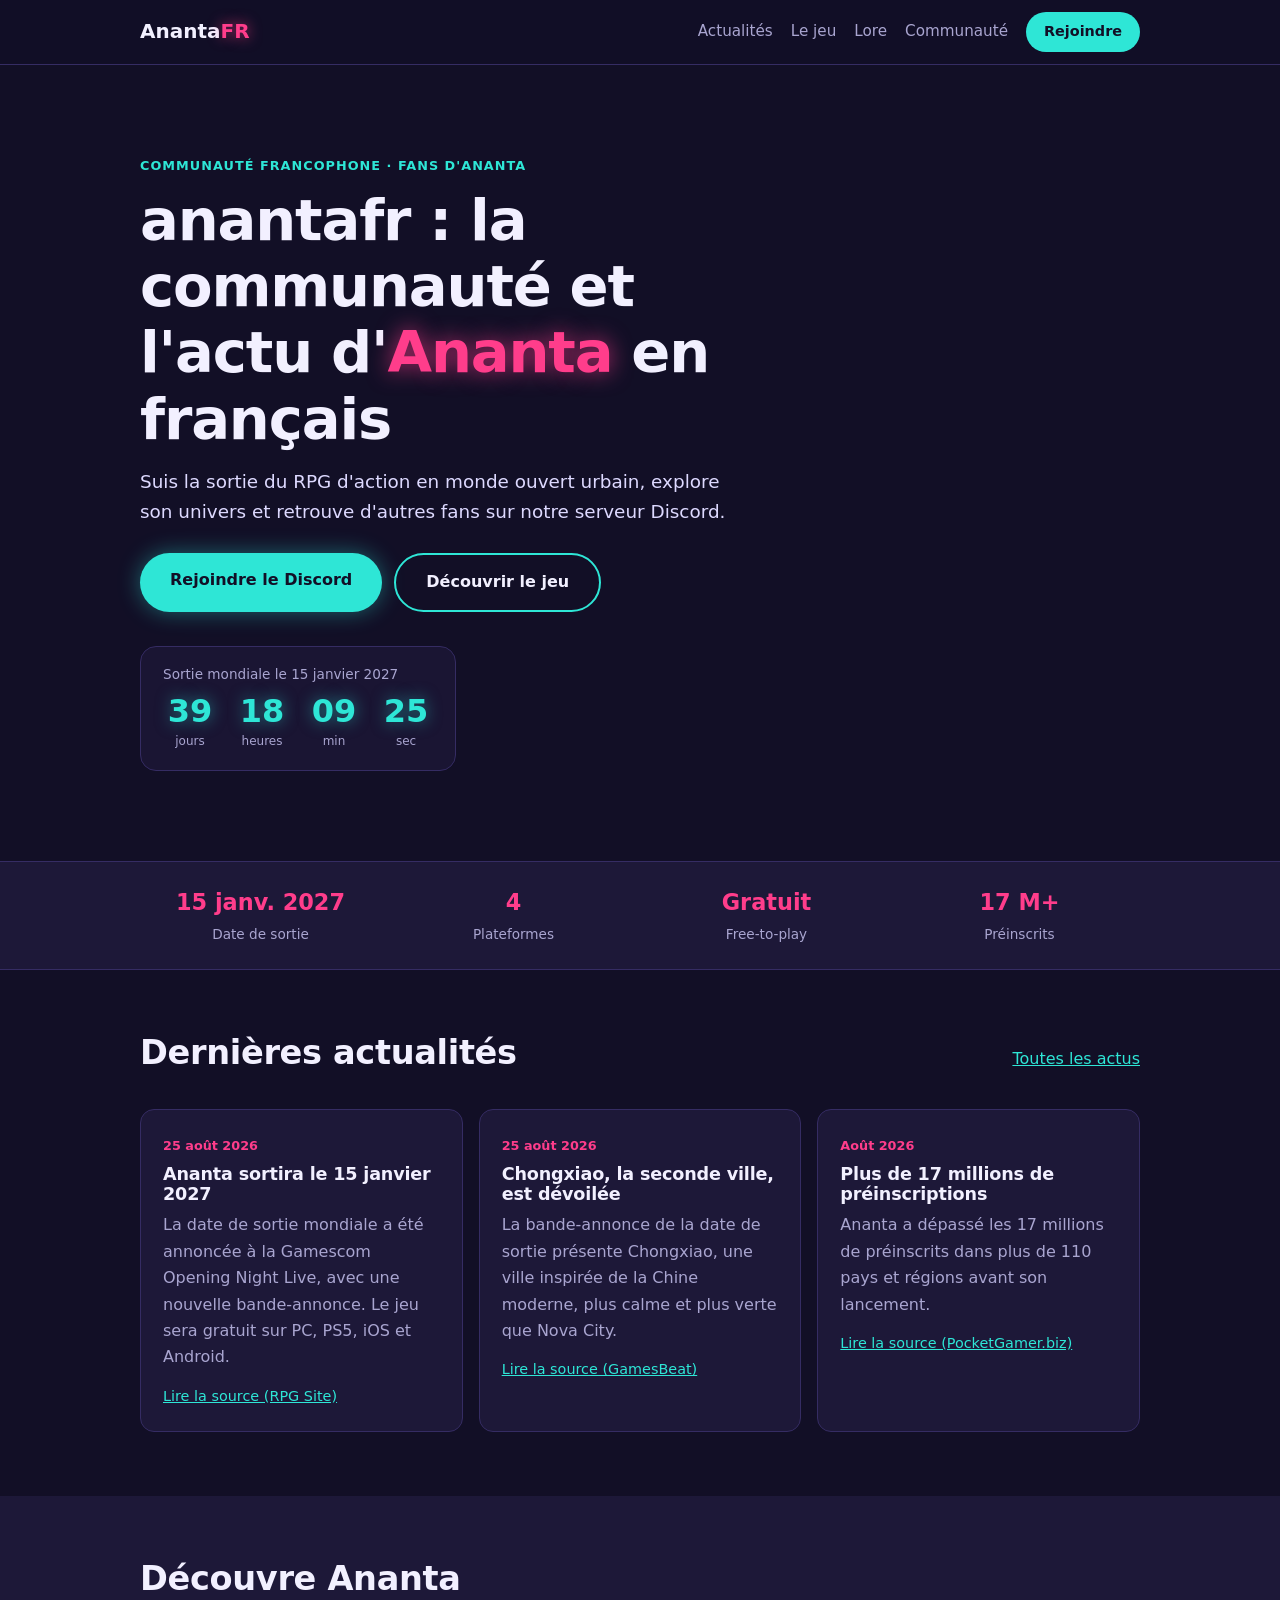
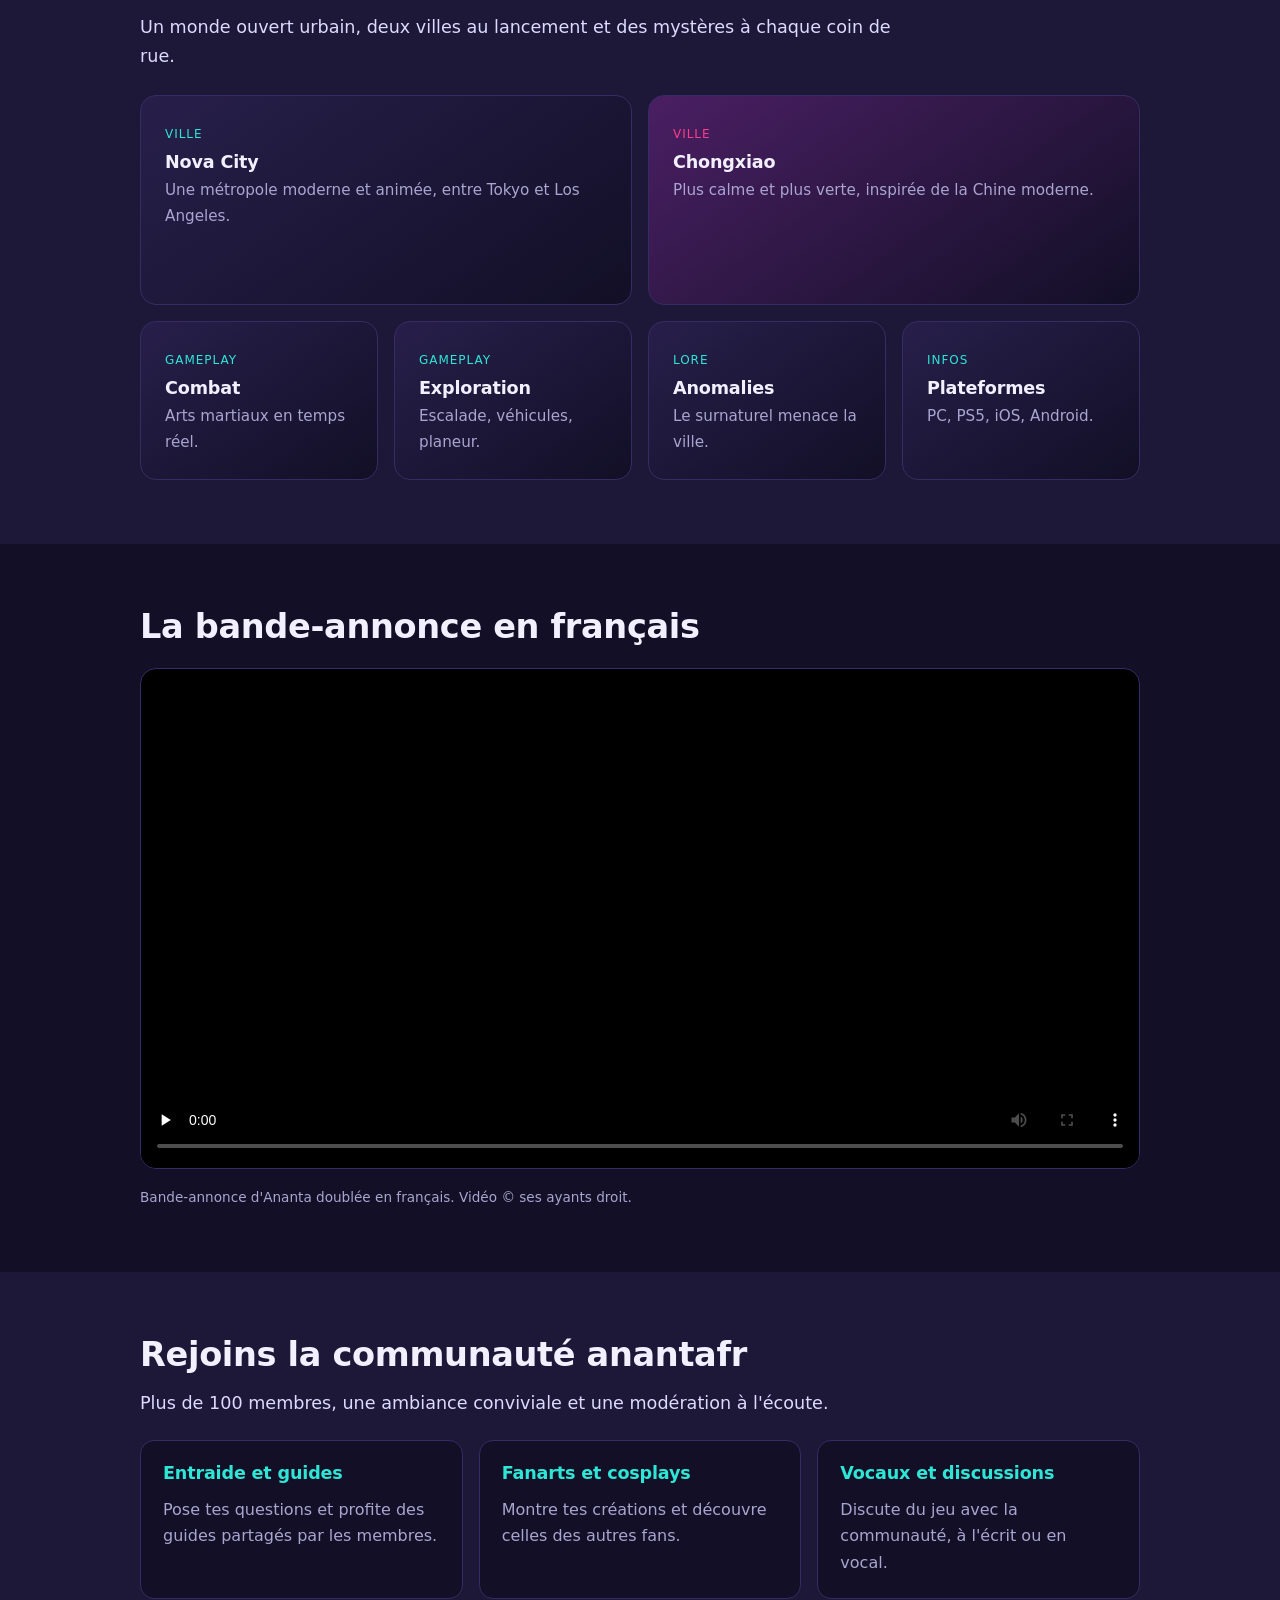
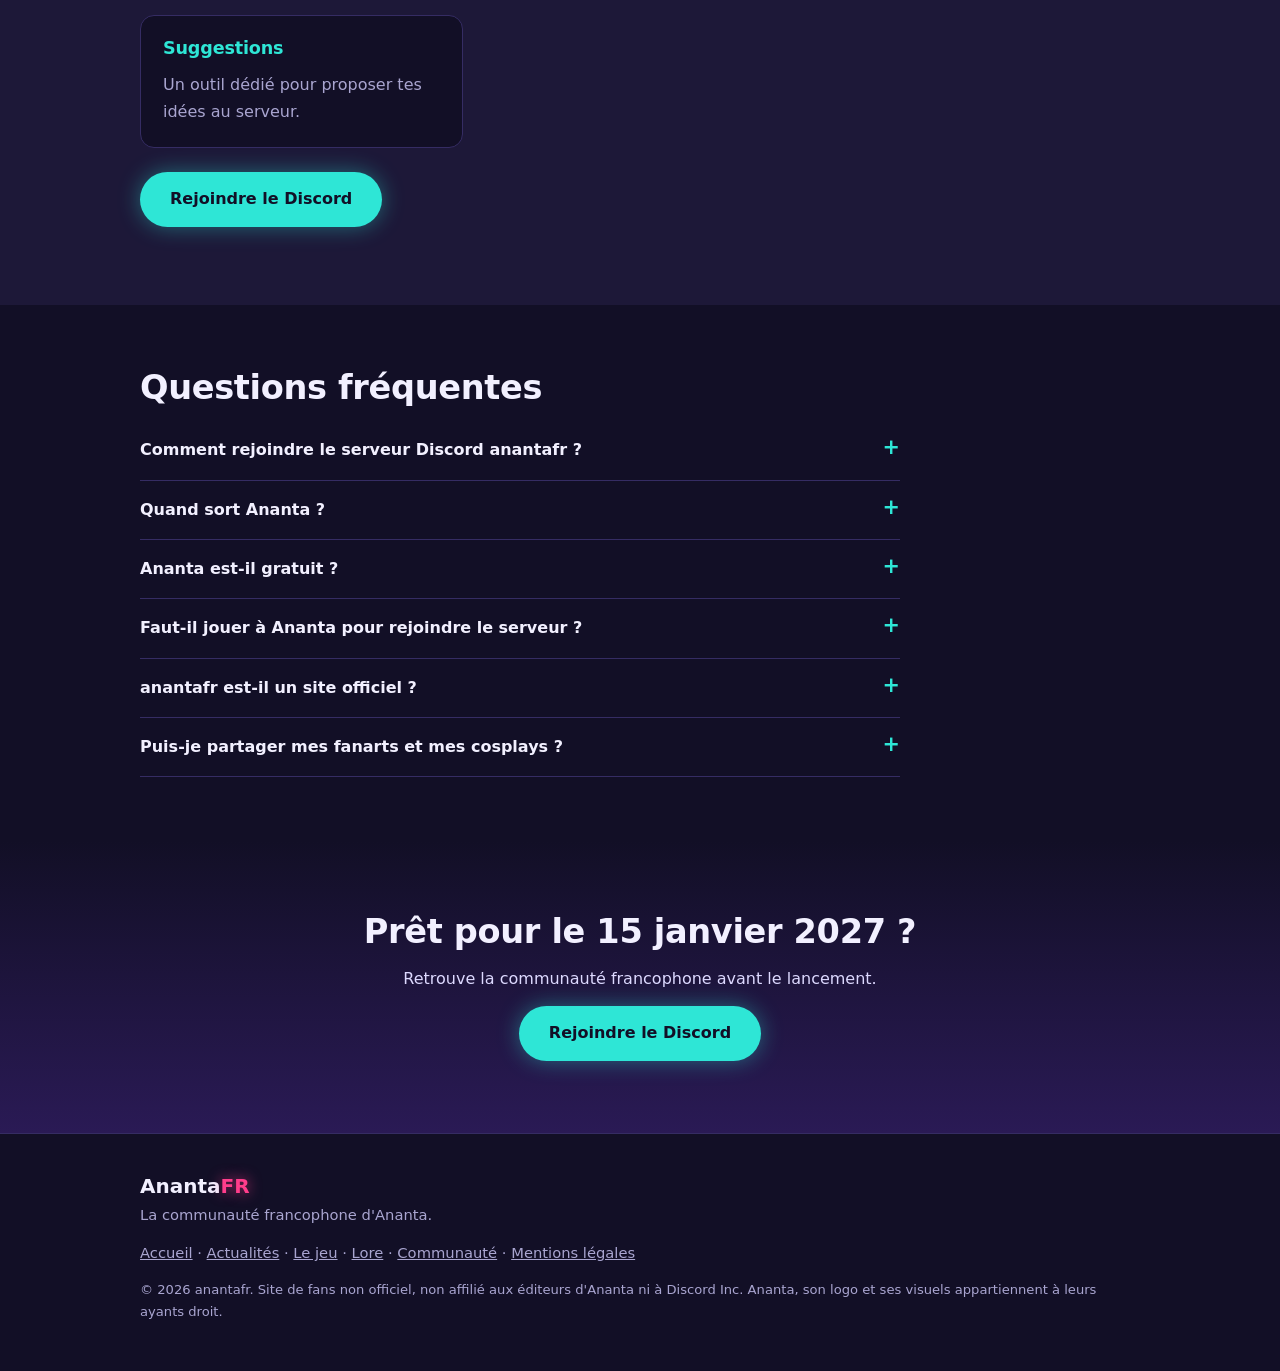
==== index.html @ a6b0f0ce "Add files via upload" ====
<!DOCTYPE html>
<html lang="fr">
<head>
<meta charset="utf-8">
<meta name="viewport" content="width=device-width, initial-scale=1">
<title>anantafr : actu et serveur Discord Ananta en français</title>
<meta name="description" content="anantafr, la communauté francophone d'Ananta : actus, univers, date de sortie le 15 janvier 2027 et serveur Discord pour échanger entre fans.">
<link rel="canonical" href="https://anantafr.github.io/">
<meta name="robots" content="index, follow">
<meta name="theme-color" content="#120f26">
<meta property="og:type" content="website">
<meta property="og:title" content="anantafr : actu et serveur Discord Ananta en français">
<meta property="og:description" content="anantafr, la communauté francophone d'Ananta : actus, univers, date de sortie le 15 janvier 2027 et serveur Discord pour échanger entre fans.">
<meta property="og:url" content="https://anantafr.github.io/">
<meta property="og:image" content="https://anantafr.github.io/assets/image-partage.jpg">
<meta property="og:locale" content="fr_FR">
<meta name="twitter:card" content="summary_large_image">
<link rel="icon" href="assets/image-partage.jpg" type="image/jpeg">
<link rel="stylesheet" href="style.css">
<script type="application/ld+json">{"@context": "https://schema.org", "@type": "WebSite", "name": "anantafr", "url": "https://anantafr.github.io/", "inLanguage": "fr", "description": "Communauté francophone et actualités du jeu Ananta."}</script>
<script type="application/ld+json">{"@context": "https://schema.org", "@type": "FAQPage", "mainEntity": [{"@type": "Question", "name": "Comment rejoindre le serveur Discord anantafr ?", "acceptedAnswer": {"@type": "Answer", "text": "Clique sur « Rejoindre le Discord » puis valide l'invitation. Il te faut un compte Discord gratuit."}}, {"@type": "Question", "name": "Quand sort Ananta ?", "acceptedAnswer": {"@type": "Answer", "text": "Ananta sort dans le monde entier le 15 janvier 2027 sur PC (client officiel et Steam), PS5, iOS et Android."}}, {"@type": "Question", "name": "Ananta est-il gratuit ?", "acceptedAnswer": {"@type": "Answer", "text": "Oui, c'est un jeu free-to-play."}}, {"@type": "Question", "name": "Faut-il jouer à Ananta pour rejoindre le serveur ?", "acceptedAnswer": {"@type": "Answer", "text": "Non. Tu peux suivre le jeu depuis les annonces ou le découvrir tout juste, tout le monde est bienvenu."}}, {"@type": "Question", "name": "anantafr est-il un site officiel ?", "acceptedAnswer": {"@type": "Answer", "text": "Non. anantafr est une communauté de fans, non affiliée aux éditeurs du jeu ni à Discord Inc."}}, {"@type": "Question", "name": "Puis-je partager mes fanarts et mes cosplays ?", "acceptedAnswer": {"@type": "Answer", "text": "Oui, des salons de partage communautaire sont dédiés aux fanarts, aux cosplays et aux guides."}}]}</script>
</head>
<body>
<a class="evitement" href="#contenu">Aller au contenu</a>
<header class="entete">
 <div class="conteneur entete-ligne">
  <a class="logo" href="index.html">Ananta<span>FR</span></a>
  <button class="burger" aria-label="Ouvrir le menu" aria-expanded="false" aria-controls="menu">Menu</button>
  <nav id="menu" aria-label="Navigation principale"><a href="actualites.html">Actualités</a><a href="le-jeu.html">Le jeu</a><a href="lore.html">Lore</a><a href="communaute.html">Communauté</a><a class="bouton bouton-petit" href="https://discord.gg/QbMDtARXmU" target="_blank" rel="noopener">Rejoindre</a></nav>
 </div>
</header>
<main id="contenu">
<section class="hero">
 <div class="conteneur hero-texte">
  <p class="surtitre">Communauté francophone · Fans d'Ananta</p>
  <h1>anantafr : la communauté et l'actu d'<em>Ananta</em> en français</h1>
  <p class="accroche">Suis la sortie du RPG d'action en monde ouvert urbain, explore son univers et retrouve d'autres fans sur notre serveur Discord.</p>
  <div class="boutons"><a class="bouton " href="https://discord.gg/QbMDtARXmU" target="_blank" rel="noopener">Rejoindre le Discord</a><a class="bouton bouton-contour" href="le-jeu.html">Découvrir le jeu</a></div>
  <div class="decompte" id="decompte" aria-live="off"><p class="decompte-titre">Sortie mondiale le 15 janvier 2027</p>
   <div class="decompte-cases"><div><b id="cd-j">--</b><span>jours</span></div><div><b id="cd-h">--</b><span>heures</span></div><div><b id="cd-m">--</b><span>min</span></div><div><b id="cd-s">--</b><span>sec</span></div></div></div>
 </div>
</section>
<section class="chiffres"><div class="conteneur chiffres-grille">
 <div><b>15 janv. 2027</b><span>Date de sortie</span></div><div><b>4</b><span>Plateformes</span></div><div><b>Gratuit</b><span>Free-to-play</span></div><div><b>17 M+</b><span>Préinscrits</span></div></div></section>
<section class="bande"><div class="conteneur">
 <div class="tete"><h2>Dernières actualités</h2><a href="actualites.html">Toutes les actus</a></div>
 <div class="grille"><article class="carte actu"><time datetime="2026-08-25">25 août 2026</time><h3>Ananta sortira le 15 janvier 2027</h3><p>La date de sortie mondiale a été annoncée à la Gamescom Opening Night Live, avec une nouvelle bande-annonce. Le jeu sera gratuit sur PC, PS5, iOS et Android.</p><a href="https://www.rpgsite.net/news/21186-ananta-launches-on-january-15-2027-for-ps5-pc-mobile" target="_blank" rel="noopener">Lire la source (RPG Site)</a></article><article class="carte actu"><time datetime="2026-08-25">25 août 2026</time><h3>Chongxiao, la seconde ville, est dévoilée</h3><p>La bande-annonce de la date de sortie présente Chongxiao, une ville inspirée de la Chine moderne, plus calme et plus verte que Nova City.</p><a href="https://gamesbeat.com/ananta-launches-in-2027-with-china-inspired-open-world-modern-city-chongxiao/" target="_blank" rel="noopener">Lire la source (GamesBeat)</a></article><article class="carte actu"><time datetime="2026-08">Août 2026</time><h3>Plus de 17 millions de préinscriptions</h3><p>Ananta a dépassé les 17 millions de préinscrits dans plus de 110 pays et régions avant son lancement.</p><a href="https://www.pocketgamer.biz/ananta-sets-january-2027-launch-date-as-pre-registration-passes-17m/" target="_blank" rel="noopener">Lire la source (PocketGamer.biz)</a></article></div></div></section>
<section class="bande bande-claire"><div class="conteneur">
 <h2>Découvre Ananta</h2><p class="intro">Un monde ouvert urbain, deux villes au lancement et des mystères à chaque coin de rue.</p>
 <div class="bento">
  <a class="tuile t-grande" href="lore.html#nova-city"><span>Ville</span><h3>Nova City</h3><p>Une métropole moderne et animée, entre Tokyo et Los Angeles.</p></a>
  <a class="tuile t-grande t-rose" href="lore.html#chongxiao"><span>Ville</span><h3>Chongxiao</h3><p>Plus calme et plus verte, inspirée de la Chine moderne.</p></a>
  <a class="tuile" href="le-jeu.html#combat"><span>Gameplay</span><h3>Combat</h3><p>Arts martiaux en temps réel.</p></a>
  <a class="tuile" href="le-jeu.html#exploration"><span>Gameplay</span><h3>Exploration</h3><p>Escalade, véhicules, planeur.</p></a>
  <a class="tuile" href="lore.html#anomalies"><span>Lore</span><h3>Anomalies</h3><p>Le surnaturel menace la ville.</p></a>
  <a class="tuile" href="le-jeu.html#plateformes"><span>Infos</span><h3>Plateformes</h3><p>PC, PS5, iOS, Android.</p></a>
 </div></div></section>
<section class="bande"><div class="conteneur"><h2>La bande-annonce en français</h2><figure class="video"><video controls preload="none" poster="assets/poster-video.jpg" playsinline><source src="assets/bande-annonce.mp4" type="video/mp4">Ton navigateur ne peut pas lire cette vidéo.</video><figcaption>Bande-annonce d'Ananta doublée en français. Vidéo © ses ayants droit.</figcaption></figure></div></section>
<section class="bande bande-claire"><div class="conteneur">
 <h2>Rejoins la communauté anantafr</h2>
 <p class="intro">Plus de 100 membres, une ambiance conviviale et une modération à l'écoute.</p>
 <div class="grille">
  <article class="carte"><h3>Entraide et guides</h3><p>Pose tes questions et profite des guides partagés par les membres.</p></article>
  <article class="carte"><h3>Fanarts et cosplays</h3><p>Montre tes créations et découvre celles des autres fans.</p></article>
  <article class="carte"><h3>Vocaux et discussions</h3><p>Discute du jeu avec la communauté, à l'écrit ou en vocal.</p></article>
  <article class="carte"><h3>Suggestions</h3><p>Un outil dédié pour proposer tes idées au serveur.</p></article>
 </div><p style="margin-top:24px"><a class="bouton " href="https://discord.gg/QbMDtARXmU" target="_blank" rel="noopener">Rejoindre le Discord</a></p></div></section>
<section class="bande"><div class="conteneur"><h2>Questions fréquentes</h2><details><summary>Comment rejoindre le serveur Discord anantafr ?</summary><p>Clique sur « Rejoindre le Discord » puis valide l'invitation. Il te faut un compte Discord gratuit.</p></details><details><summary>Quand sort Ananta ?</summary><p>Ananta sort dans le monde entier le 15 janvier 2027 sur PC (client officiel et Steam), PS5, iOS et Android.</p></details><details><summary>Ananta est-il gratuit ?</summary><p>Oui, c'est un jeu free-to-play.</p></details><details><summary>Faut-il jouer à Ananta pour rejoindre le serveur ?</summary><p>Non. Tu peux suivre le jeu depuis les annonces ou le découvrir tout juste, tout le monde est bienvenu.</p></details><details><summary>anantafr est-il un site officiel ?</summary><p>Non. anantafr est une communauté de fans, non affiliée aux éditeurs du jeu ni à Discord Inc.</p></details><details><summary>Puis-je partager mes fanarts et mes cosplays ?</summary><p>Oui, des salons de partage communautaire sont dédiés aux fanarts, aux cosplays et aux guides.</p></details></div></section>
<section class="final"><div class="conteneur"><h2>Prêt pour le 15 janvier 2027 ?</h2><p>Retrouve la communauté francophone avant le lancement.</p><a class="bouton " href="https://discord.gg/QbMDtARXmU" target="_blank" rel="noopener">Rejoindre le Discord</a></div></section>
</main>
<footer class="pied">
 <div class="conteneur pied-grille">
  <div><strong class="logo">Ananta<span>FR</span></strong><p>La communauté francophone d'Ananta.</p></div>
  <div><a href="index.html">Accueil</a> · <a href="actualites.html">Actualités</a> · <a href="le-jeu.html">Le jeu</a> · <a href="lore.html">Lore</a> · <a href="communaute.html">Communauté</a> · <a href="mentions-legales.html">Mentions légales</a></div>
  <p class="petit">© 2026 anantafr. Site de fans non officiel, non affilié aux éditeurs d'Ananta ni à Discord Inc. Ananta, son logo et ses visuels appartiennent à leurs ayants droit.</p>
 </div>
</footer>
<script src="script.js" defer></script>
</body>
</html>
---- style.css ----
:root{--nuit:#120f26;--surface:#1d1838;--surface2:#271f4a;--texte:#f2f0ff;--discret:#a9a5d0;--cyan:#2ee6d6;--rose:#ff3d8b;--trait:#352c63}
*{box-sizing:border-box}html{scroll-behavior:smooth}
body{margin:0;background:var(--nuit);color:var(--texte);font-family:"Segoe UI",system-ui,-apple-system,Helvetica,Arial,sans-serif;line-height:1.65}
.conteneur{max-width:1040px;margin:0 auto;padding:0 20px}
a{color:var(--cyan)}a:focus-visible,summary:focus-visible,button:focus-visible{outline:3px solid var(--cyan);outline-offset:3px}
img,video{max-width:100%;height:auto}
.evitement{position:absolute;left:-999px;top:8px;background:var(--cyan);color:var(--nuit);padding:8px 14px;border-radius:6px;z-index:20}.evitement:focus{left:8px}
h1,h2,h3{line-height:1.15;letter-spacing:-.01em;margin:0 0 14px}
h1{font-size:clamp(2.1rem,6vw,3.6rem);letter-spacing:-.02em}h2{font-size:clamp(1.5rem,4vw,2.1rem)}h3{font-size:1.1rem;color:var(--cyan)}
h1 em{font-style:normal;color:var(--rose);text-shadow:0 0 22px rgba(255,61,139,.7)}
p{max-width:68ch;margin:0 0 14px}.intro{color:#ddd9ff;font-size:1.1rem}.note{color:var(--discret);font-size:.92rem}
/* En-tête */
.entete{position:sticky;top:0;z-index:10;background:rgba(18,15,38,.92);backdrop-filter:blur(8px);border-bottom:1px solid var(--trait)}
.entete-ligne{display:flex;justify-content:space-between;align-items:center;gap:12px;padding-top:12px;padding-bottom:12px}
.logo{font-weight:800;font-size:1.25rem;text-decoration:none;color:var(--texte)}.logo span{color:var(--rose);text-shadow:0 0 14px rgba(255,61,139,.7)}
nav{display:flex;align-items:center;gap:18px}nav a{text-decoration:none;color:var(--discret);font-size:.95rem}nav a:hover,nav a[aria-current]{color:var(--cyan)}
.burger{display:none;background:var(--surface);color:var(--texte);border:1px solid var(--trait);border-radius:8px;padding:8px 14px;font:inherit;cursor:pointer}
/* Boutons */
.bouton{display:inline-block;background:var(--cyan);color:var(--nuit)!important;font-weight:800;text-decoration:none;padding:14px 30px;border-radius:999px;box-shadow:0 0 22px rgba(46,230,214,.4);transition:box-shadow .15s,transform .15s}
.bouton:hover{box-shadow:0 0 34px rgba(46,230,214,.75);transform:translateY(-1px)}
.bouton-petit{padding:8px 18px;font-size:.9rem;box-shadow:none}
.bouton-contour{background:transparent;color:var(--texte)!important;border:2px solid var(--cyan);box-shadow:none}
.boutons{display:flex;gap:12px;flex-wrap:wrap}
/* Hero */
.hero{min-height:620px;display:flex;align-items:center;padding:90px 0;background:linear-gradient(90deg,rgba(18,15,38,.94) 0%,rgba(18,15,38,.72) 50%,rgba(18,15,38,.2) 100%),url("assets/hero.jpg") center 30%/cover no-repeat,var(--nuit)}
.hero-texte{width:100%}.hero h1{max-width:16ch}.surtitre{color:var(--cyan);font-weight:700;letter-spacing:.08em;text-transform:uppercase;font-size:.8rem;margin-bottom:12px}
.accroche{font-size:1.15rem;color:#ddd9ff;max-width:52ch;margin-bottom:26px}
.decompte{margin-top:34px;display:inline-block;background:rgba(29,24,56,.82);border:1px solid var(--trait);border-radius:16px;padding:16px 22px;backdrop-filter:blur(6px)}
.decompte-titre{margin:0 0 10px;font-size:.85rem;color:var(--discret)}
.decompte-cases{display:flex;gap:18px}.decompte-cases div{text-align:center;min-width:54px}
.decompte-cases b{display:block;font-size:2rem;line-height:1;color:var(--cyan);text-shadow:0 0 16px rgba(46,230,214,.5)}.decompte-cases span{font-size:.75rem;color:var(--discret)}
/* Chiffres */
.chiffres{background:var(--surface);border-block:1px solid var(--trait)}
.chiffres-grille{display:grid;grid-template-columns:repeat(auto-fit,minmax(150px,1fr));gap:12px;padding-top:22px;padding-bottom:22px;text-align:center}
.chiffres b{display:block;font-size:1.4rem;color:var(--rose)}.chiffres span{font-size:.85rem;color:var(--discret)}
/* Sections */
.bande{padding:64px 0}.bande-claire{background:var(--surface)}
.tete{display:flex;justify-content:space-between;align-items:baseline;gap:12px}
.grille{display:grid;grid-template-columns:repeat(auto-fit,minmax(240px,1fr));gap:16px;margin-top:22px}
.carte{background:var(--surface);border:1px solid var(--trait);border-radius:14px;padding:22px}
.bande-claire .carte{background:var(--nuit)}.carte p{margin:0;color:var(--discret)}
.actu time{font-size:.8rem;color:var(--rose);font-weight:700}.actu h3{margin:6px 0 8px;color:var(--texte)}.actu p{margin-bottom:12px}.actu a{font-size:.9rem}
/* Bento */
.bento{display:grid;grid-template-columns:repeat(4,1fr);gap:16px;margin-top:24px}
.tuile{display:block;text-decoration:none;color:var(--texte);background:linear-gradient(145deg,var(--surface2),var(--nuit));border:1px solid var(--trait);border-radius:16px;padding:24px;min-height:150px;transition:transform .15s,border-color .15s}
.tuile:hover{transform:translateY(-3px);border-color:var(--cyan)}
.tuile span{font-size:.75rem;text-transform:uppercase;letter-spacing:.08em;color:var(--cyan)}.tuile h3{color:var(--texte);margin:6px 0}.tuile p{margin:0;color:var(--discret);font-size:.95rem}
.t-grande{grid-column:span 2;min-height:210px}.t-rose{background:linear-gradient(145deg,#4a1f63,var(--nuit))}.t-rose span{color:var(--rose)}
/* Vidéo, fiche */
.video{margin:22px 0 0}.video video{width:100%;border-radius:16px;border:1px solid var(--trait);background:#000}.video figcaption{font-size:.85rem;color:var(--discret);margin-top:8px}
.fiche{display:grid;grid-template-columns:repeat(auto-fit,minmax(200px,1fr));gap:12px;margin-top:18px}
.fiche div{background:var(--surface);border:1px solid var(--trait);border-radius:12px;padding:14px 18px}.fiche span{display:block;font-size:.78rem;color:var(--discret)}
/* Pages internes */
.entete-page{padding:64px 0 44px;background:linear-gradient(180deg,#2a1a55,var(--nuit))}.entete-page h1{max-width:20ch}
.logo-jeu{display:block;margin-bottom:18px;filter:drop-shadow(0 0 16px rgba(255,255,255,.25))}
.regles{max-width:68ch;padding-left:22px}.regles li{margin-bottom:12px}
details{border-bottom:1px solid var(--trait);padding:16px 0;max-width:760px}
summary{cursor:pointer;font-weight:700;list-style:none;position:relative;padding-right:28px}summary::-webkit-details-marker{display:none}
summary::after{content:"+";position:absolute;right:0;color:var(--cyan);font-size:1.3rem;line-height:1}details[open] summary::after{content:"\2212"}
details p{margin:12px 0 0;color:var(--discret)}
.final{text-align:center;padding:72px 0;background:linear-gradient(180deg,var(--nuit),#2a1a55)}.final p{margin-inline:auto;color:#ddd9ff}
.legal h2{font-size:1.25rem;margin-top:34px;color:var(--cyan)}.legal ul{padding-left:22px}
.a-remplir{background:var(--surface2);border:1px dashed var(--rose);border-radius:8px;padding:2px 8px}
.pied{padding:36px 0 48px;border-top:1px solid var(--trait);color:var(--discret);font-size:.92rem}.pied-grille{display:grid;gap:14px}.pied p{margin:0;max-width:none}.pied a{color:var(--discret)}.petit{font-size:.82rem}
/* Mobile */
@media (max-width:800px){
 .burger{display:block}nav{display:none;position:absolute;left:0;right:0;top:100%;flex-direction:column;align-items:flex-start;background:var(--nuit);border-bottom:1px solid var(--trait);padding:16px 20px;gap:14px}nav.ouvert{display:flex}
 .bento{grid-template-columns:1fr 1fr}.t-grande{grid-column:span 2}
 .hero{min-height:0;padding:60px 0;background:linear-gradient(180deg,rgba(18,15,38,.78),rgba(18,15,38,.92)),url("assets/hero.jpg") center/cover no-repeat,var(--nuit)}
 .decompte-cases{gap:12px}
}
@media (max-width:480px){.bento{grid-template-columns:1fr}.t-grande{grid-column:auto}}
@media (prefers-reduced-motion:reduce){html{scroll-behavior:auto}.bouton,.tuile{transition:none}}
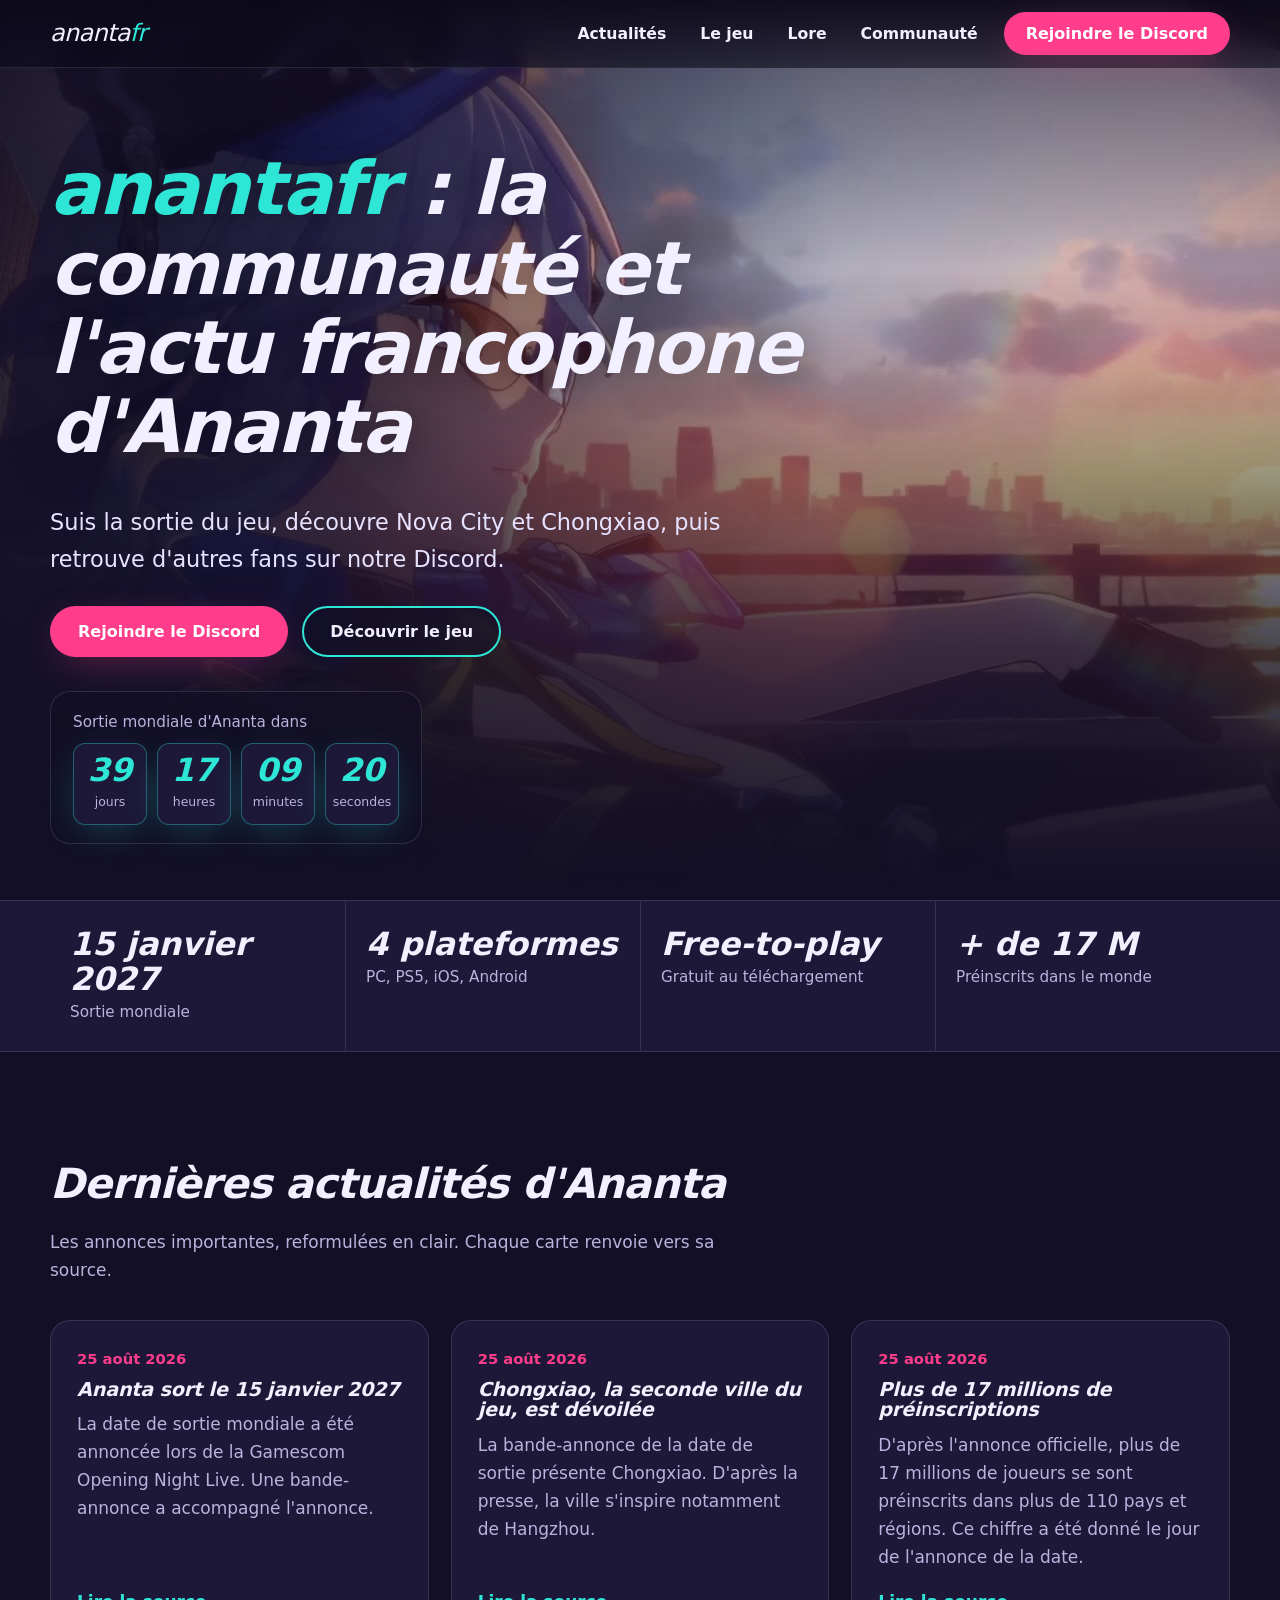
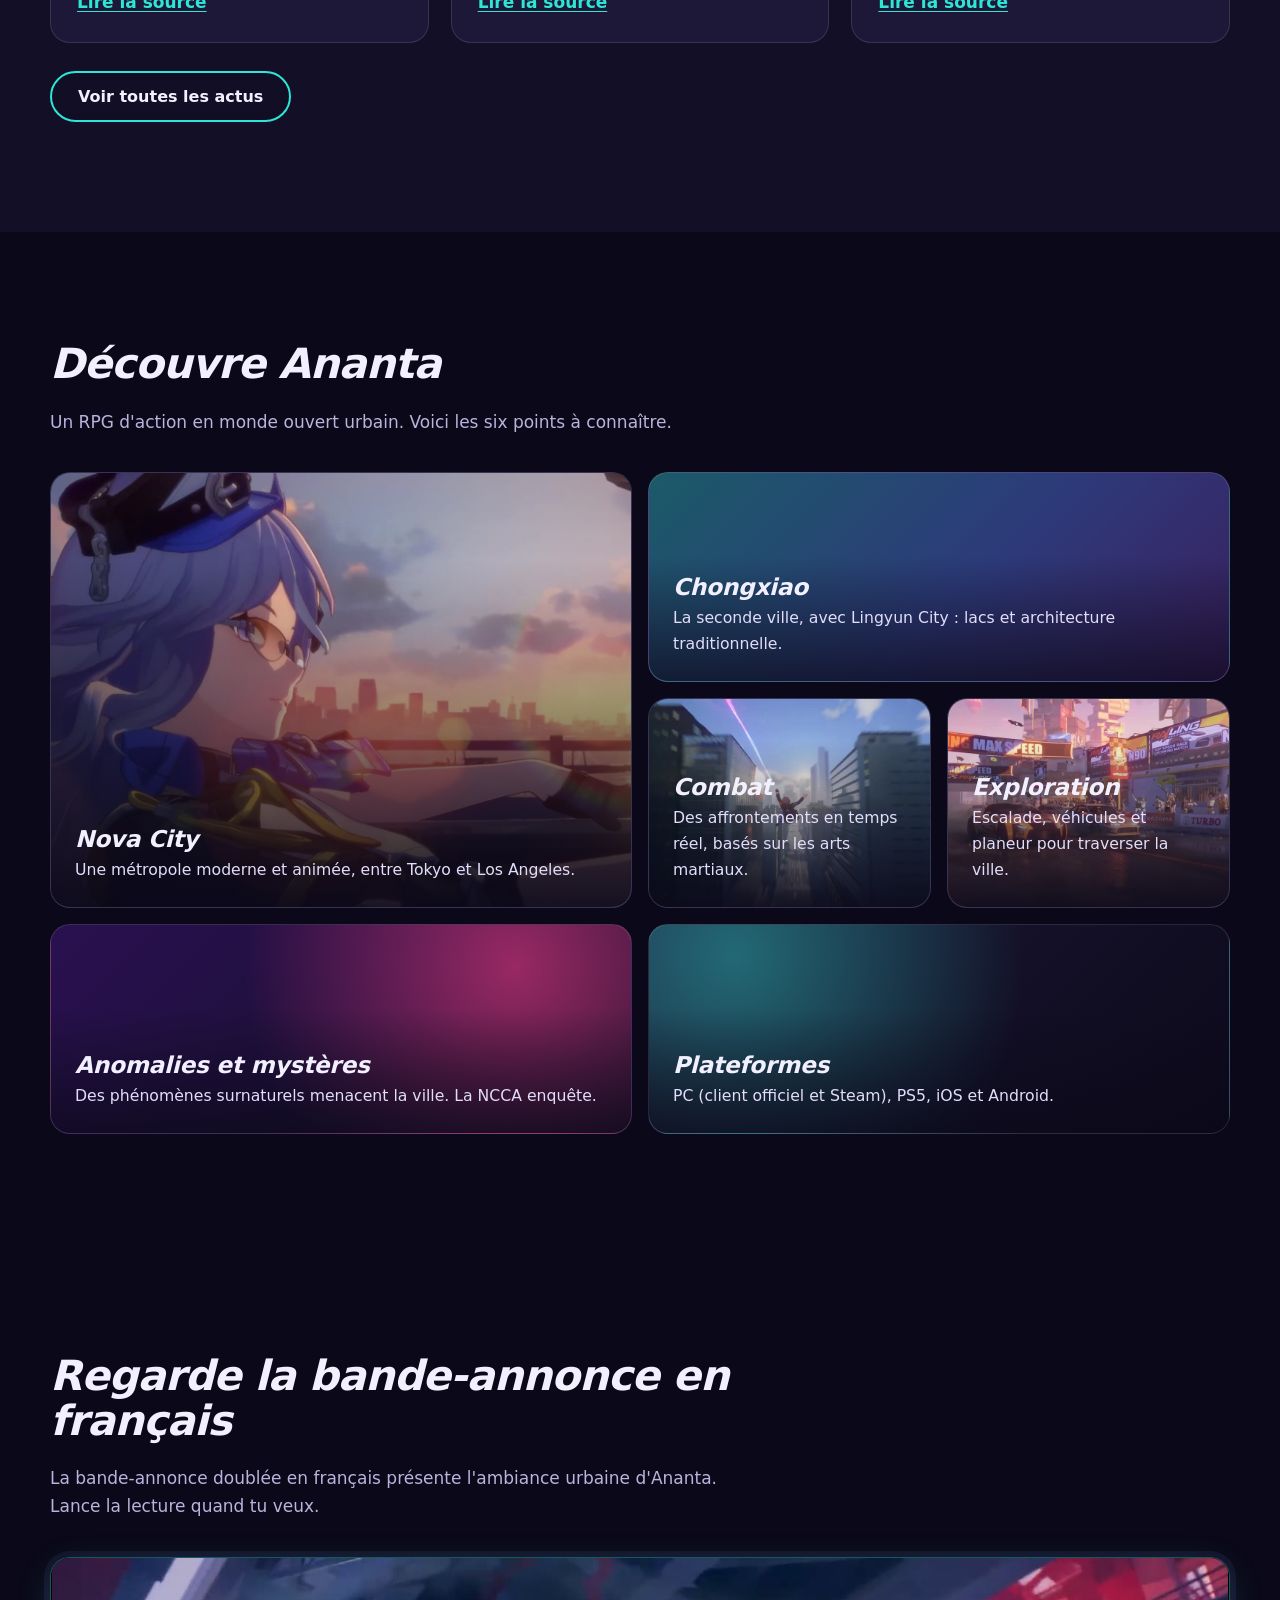
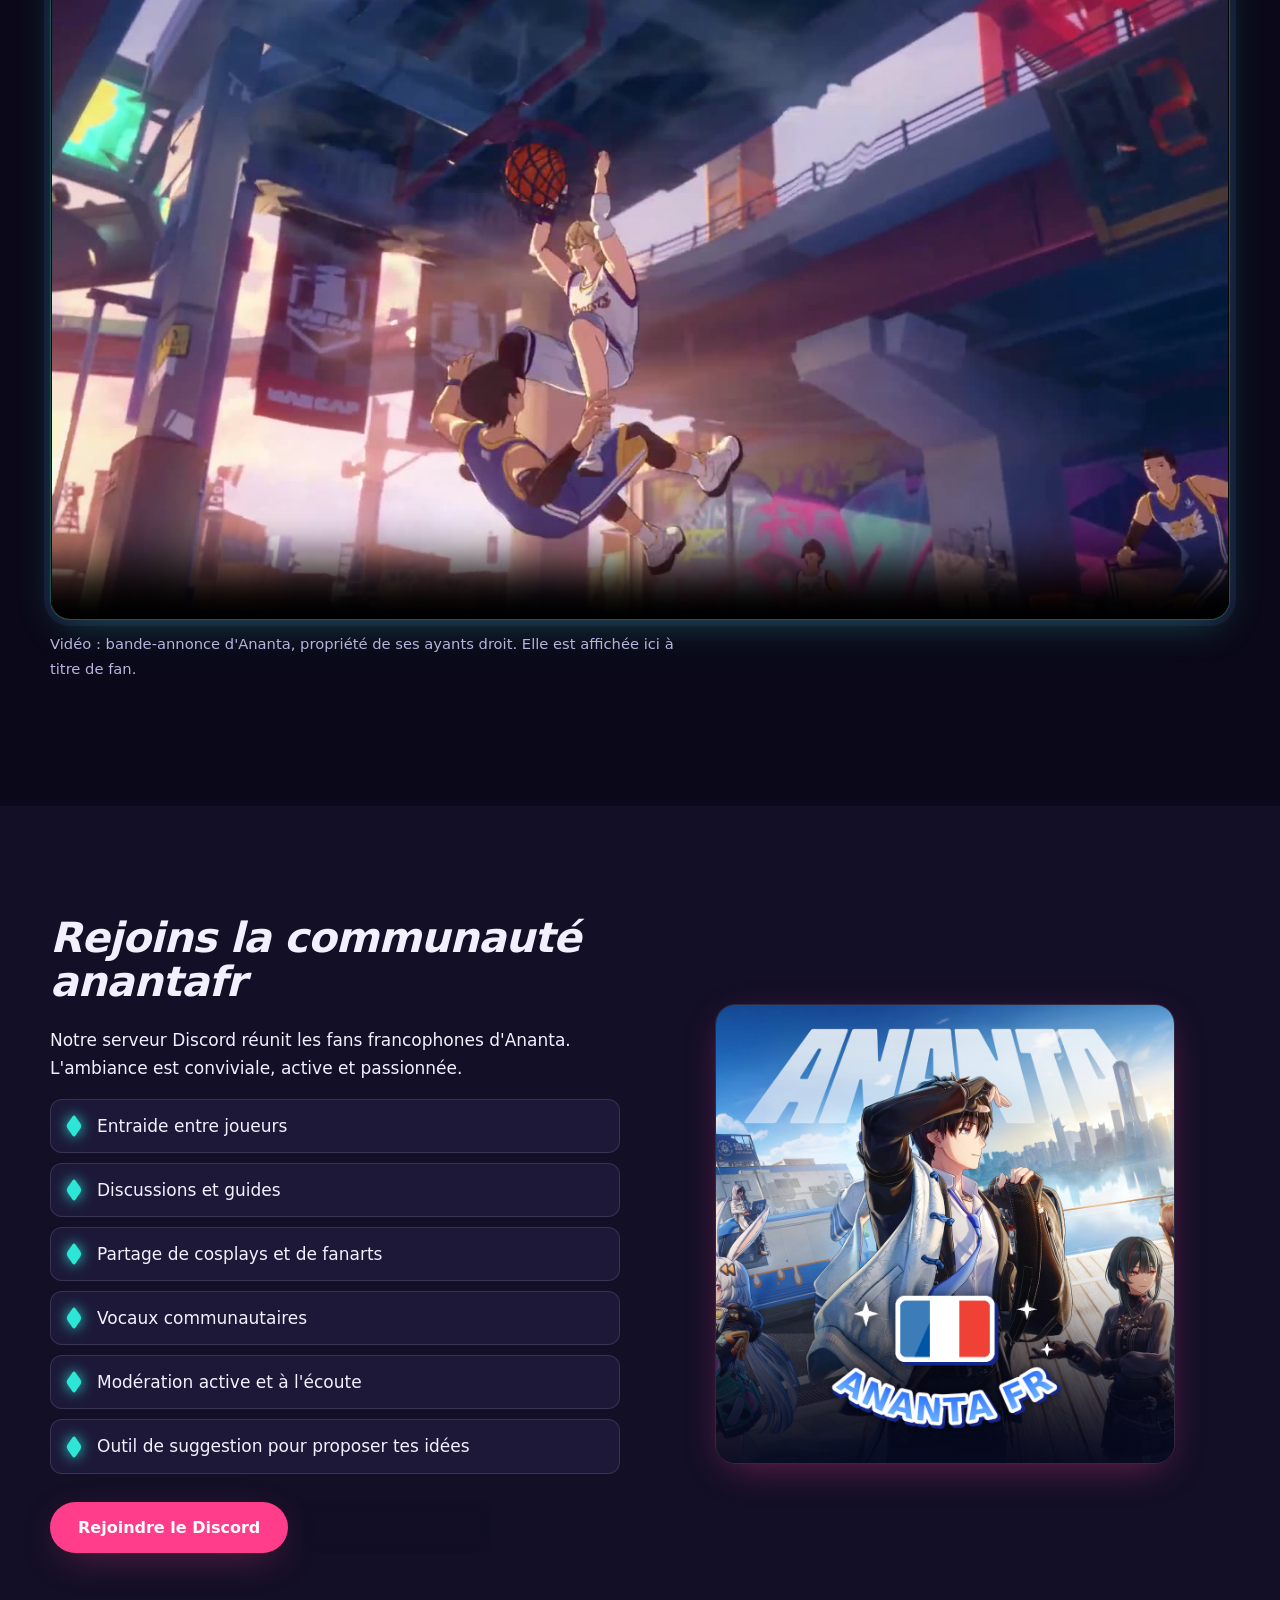
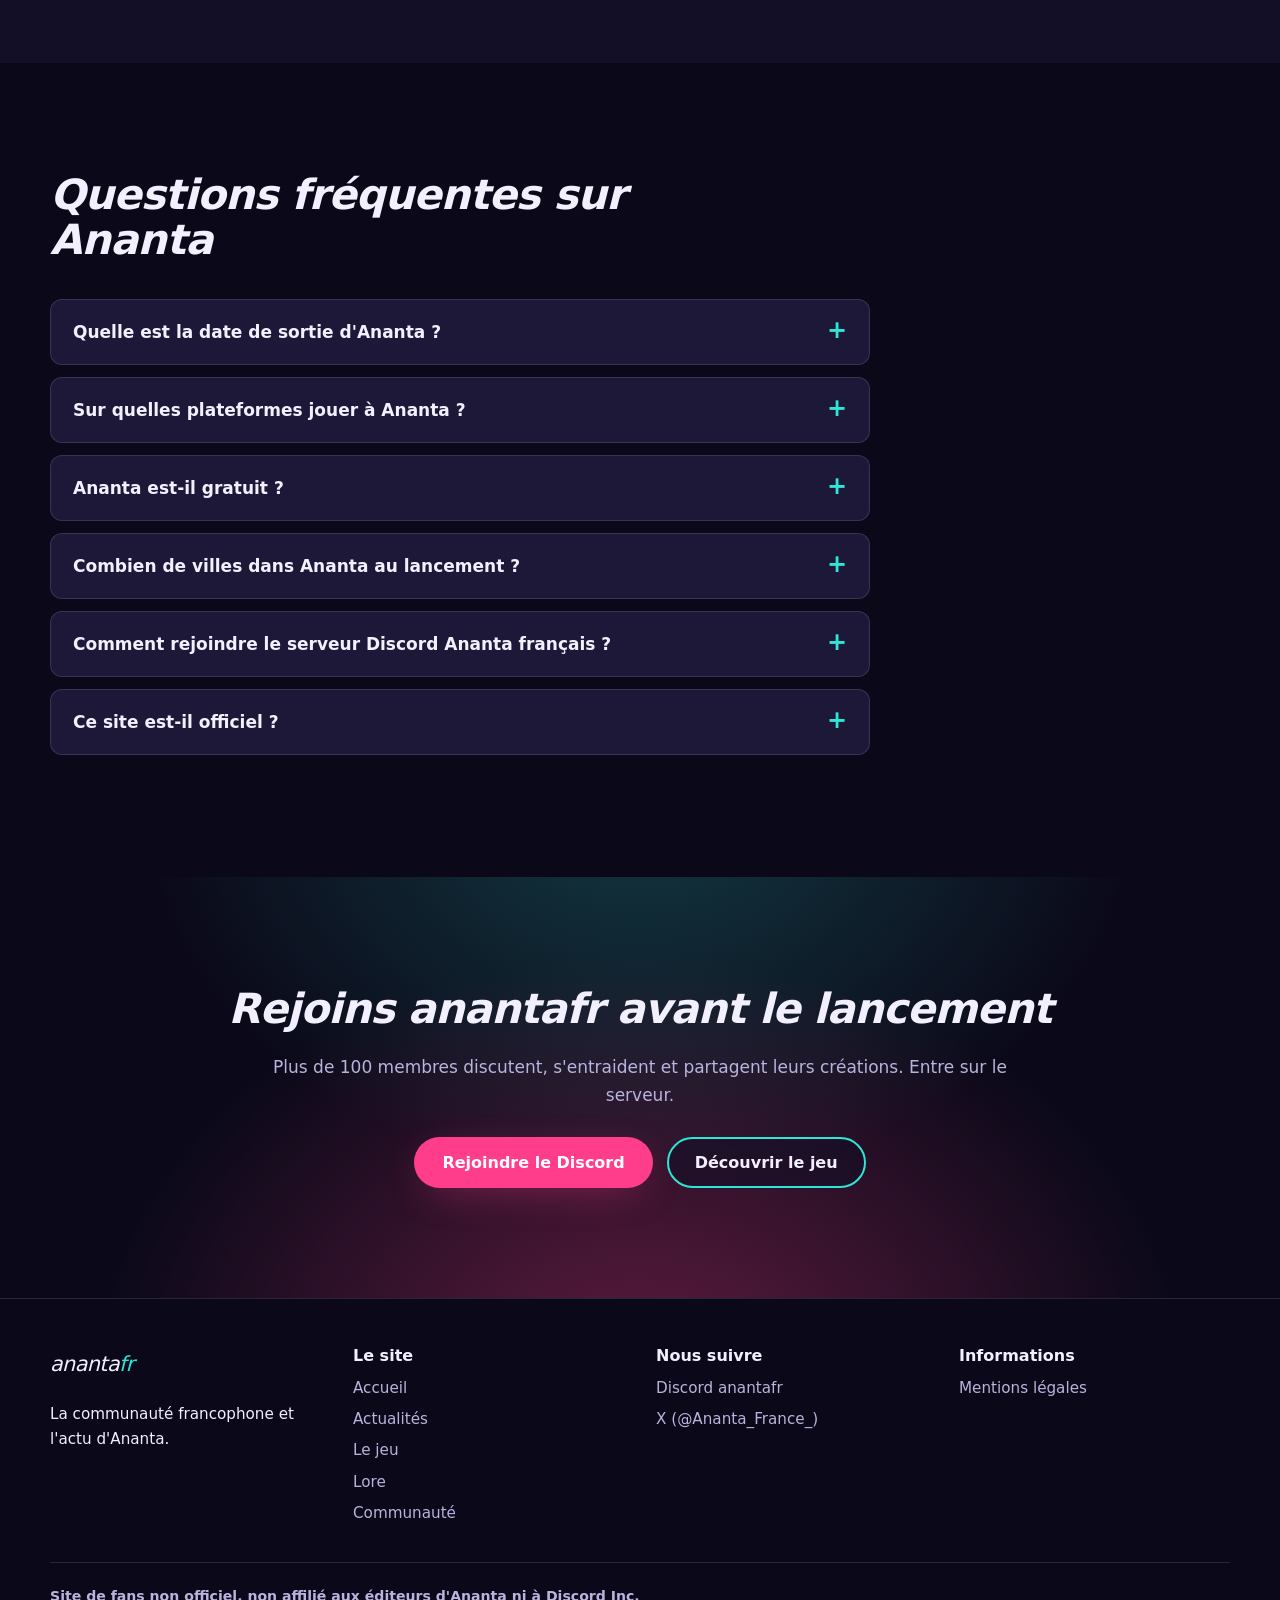
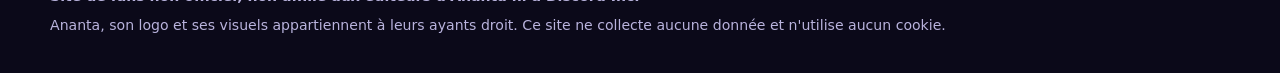
==== commit c244e27c: "Add files via upload" ====
--- a/index.html
+++ b/index.html
@@ -1,80 +1,311 @@
 <!DOCTYPE html>
-<html lang="fr">
+<html lang="fr" class="no-js">
 <head>
 <meta charset="utf-8">
 <meta name="viewport" content="width=device-width, initial-scale=1">
-<title>anantafr : actu et serveur Discord Ananta en français</title>
-<meta name="description" content="anantafr, la communauté francophone d'Ananta : actus, univers, date de sortie le 15 janvier 2027 et serveur Discord pour échanger entre fans.">
-<link rel="canonical" href="https://anantafr.github.io/">
-<meta name="robots" content="index, follow">
+<title>anantafr : communauté Discord et actu Ananta en français</title>
+<meta name="description" content="Rejoins le serveur Discord Ananta français : actu, date de sortie, lore, Nova City et Chongxiao. Entraide, guides, fanarts et cosplays entre fans.">
 <meta name="theme-color" content="#120f26">
+<link rel="canonical" href="https://anantafr.fr/">
+<link rel="icon" href="assets/img/favicon.svg" type="image/svg+xml">
 <meta property="og:type" content="website">
-<meta property="og:title" content="anantafr : actu et serveur Discord Ananta en français">
-<meta property="og:description" content="anantafr, la communauté francophone d'Ananta : actus, univers, date de sortie le 15 janvier 2027 et serveur Discord pour échanger entre fans.">
-<meta property="og:url" content="https://anantafr.github.io/">
-<meta property="og:image" content="https://anantafr.github.io/assets/image-partage.jpg">
 <meta property="og:locale" content="fr_FR">
+<meta property="og:site_name" content="anantafr">
+<meta property="og:title" content="anantafr : communauté Discord et actu Ananta en français">
+<meta property="og:description" content="Rejoins le serveur Discord Ananta français : actu, date de sortie, lore, Nova City et Chongxiao. Entraide, guides, fanarts et cosplays entre fans.">
+<meta property="og:url" content="https://anantafr.fr/">
+<meta property="og:image" content="https://anantafr.fr/assets/img/image-partage.jpg">
+<meta property="og:image:alt" content="Visuel de la communauté Discord francophone anantafr, avec le drapeau français">
 <meta name="twitter:card" content="summary_large_image">
-<link rel="icon" href="assets/image-partage.jpg" type="image/jpeg">
+<meta name="twitter:site" content="@Ananta_France_">
+<meta name="twitter:title" content="anantafr : communauté Discord et actu Ananta en français">
+<meta name="twitter:description" content="Rejoins le serveur Discord Ananta français : actu, date de sortie, lore, Nova City et Chongxiao. Entraide, guides, fanarts et cosplays entre fans.">
+<meta name="twitter:image" content="https://anantafr.fr/assets/img/image-partage.jpg">
 <link rel="stylesheet" href="style.css">
-<script type="application/ld+json">{"@context": "https://schema.org", "@type": "WebSite", "name": "anantafr", "url": "https://anantafr.github.io/", "inLanguage": "fr", "description": "Communauté francophone et actualités du jeu Ananta."}</script>
-<script type="application/ld+json">{"@context": "https://schema.org", "@type": "FAQPage", "mainEntity": [{"@type": "Question", "name": "Comment rejoindre le serveur Discord anantafr ?", "acceptedAnswer": {"@type": "Answer", "text": "Clique sur « Rejoindre le Discord » puis valide l'invitation. Il te faut un compte Discord gratuit."}}, {"@type": "Question", "name": "Quand sort Ananta ?", "acceptedAnswer": {"@type": "Answer", "text": "Ananta sort dans le monde entier le 15 janvier 2027 sur PC (client officiel et Steam), PS5, iOS et Android."}}, {"@type": "Question", "name": "Ananta est-il gratuit ?", "acceptedAnswer": {"@type": "Answer", "text": "Oui, c'est un jeu free-to-play."}}, {"@type": "Question", "name": "Faut-il jouer à Ananta pour rejoindre le serveur ?", "acceptedAnswer": {"@type": "Answer", "text": "Non. Tu peux suivre le jeu depuis les annonces ou le découvrir tout juste, tout le monde est bienvenu."}}, {"@type": "Question", "name": "anantafr est-il un site officiel ?", "acceptedAnswer": {"@type": "Answer", "text": "Non. anantafr est une communauté de fans, non affiliée aux éditeurs du jeu ni à Discord Inc."}}, {"@type": "Question", "name": "Puis-je partager mes fanarts et mes cosplays ?", "acceptedAnswer": {"@type": "Answer", "text": "Oui, des salons de partage communautaire sont dédiés aux fanarts, aux cosplays et aux guides."}}]}</script>
+<script src="script.js" defer></script>
+<script type="application/ld+json">
+{
+  "@context": "https://schema.org",
+  "@type": "WebSite",
+  "name": "anantafr",
+  "alternateName": "AnantaFR",
+  "url": "https://anantafr.fr/",
+  "inLanguage": "fr-FR",
+  "sameAs": [
+    "https://x.com/Ananta_France_"
+  ],
+  "description": "Communauté Discord francophone et site de fans non officiel dédié au jeu Ananta."
+}
+</script>
+<script type="application/ld+json">
+{
+  "@context": "https://schema.org",
+  "@type": "FAQPage",
+  "mainEntity": [
+    {
+      "@type": "Question",
+      "name": "Quelle est la date de sortie d'Ananta ?",
+      "acceptedAnswer": {
+        "@type": "Answer",
+        "text": "Ananta sort dans le monde entier le 15 janvier 2027. La date a été annoncée le 25 août 2026 lors de la Gamescom Opening Night Live."
+      }
+    },
+    {
+      "@type": "Question",
+      "name": "Sur quelles plateformes jouer à Ananta ?",
+      "acceptedAnswer": {
+        "@type": "Answer",
+        "text": "Le jeu sort sur PC (client officiel et Steam), PS5, iOS et Android."
+      }
+    },
+    {
+      "@type": "Question",
+      "name": "Ananta est-il gratuit ?",
+      "acceptedAnswer": {
+        "@type": "Answer",
+        "text": "Oui, Ananta est un jeu free-to-play. D'après la presse, sa monétisation serait orientée cosmétiques, sans gacha de personnages."
+      }
+    },
+    {
+      "@type": "Question",
+      "name": "Combien de villes dans Ananta au lancement ?",
+      "acceptedAnswer": {
+        "@type": "Answer",
+        "text": "Deux villes sont annoncées : Nova City et Chongxiao, avec Lingyun City. Nova City est une métropole animée. Chongxiao est plus calme, avec des lacs et une architecture traditionnelle."
+      }
+    },
+    {
+      "@type": "Question",
+      "name": "Comment rejoindre le serveur Discord Ananta français ?",
+      "acceptedAnswer": {
+        "@type": "Answer",
+        "text": "Clique sur « Rejoindre le Discord ». Le lien d'invitation est permanent et gratuit. Le serveur compte plus de 100 membres."
+      }
+    },
+    {
+      "@type": "Question",
+      "name": "Ce site est-il officiel ?",
+      "acceptedAnswer": {
+        "@type": "Answer",
+        "text": "Non. anantafr est un site de fans non officiel, non affilié aux éditeurs d'Ananta ni à Discord Inc."
+      }
+    }
+  ]
+}
+</script>
 </head>
 <body>
-<a class="evitement" href="#contenu">Aller au contenu</a>
+<a class="lien-evitement" href="#contenu">Aller au contenu</a>
 <header class="entete">
- <div class="conteneur entete-ligne">
-  <a class="logo" href="index.html">Ananta<span>FR</span></a>
-  <button class="burger" aria-label="Ouvrir le menu" aria-expanded="false" aria-controls="menu">Menu</button>
-  <nav id="menu" aria-label="Navigation principale"><a href="actualites.html">Actualités</a><a href="le-jeu.html">Le jeu</a><a href="lore.html">Lore</a><a href="communaute.html">Communauté</a><a class="bouton bouton-petit" href="https://discord.gg/QbMDtARXmU" target="_blank" rel="noopener">Rejoindre</a></nav>
- </div>
+  <div class="conteneur">
+    <a class="logo" href="index.html" aria-label="anantafr, accueil">ananta<span>fr</span></a>
+    <button class="burger" type="button" aria-expanded="false" aria-controls="menu" aria-label="Ouvrir le menu"><span></span></button>
+    <nav aria-label="Navigation principale">
+      <ul class="menu" id="menu">
+        <li><a href="actualites.html">Actualités</a></li><li><a href="le-jeu.html">Le jeu</a></li><li><a href="lore.html">Lore</a></li><li><a href="communaute.html">Communauté</a></li>
+        <li><a class="btn btn-primaire" href="https://discord.gg/QbMDtARXmU" target="_blank" rel="noopener">Rejoindre le Discord</a></li>
+      </ul>
+    </nav>
+  </div>
 </header>
 <main id="contenu">
 <section class="hero">
- <div class="conteneur hero-texte">
-  <p class="surtitre">Communauté francophone · Fans d'Ananta</p>
-  <h1>anantafr : la communauté et l'actu d'<em>Ananta</em> en français</h1>
-  <p class="accroche">Suis la sortie du RPG d'action en monde ouvert urbain, explore son univers et retrouve d'autres fans sur notre serveur Discord.</p>
-  <div class="boutons"><a class="bouton " href="https://discord.gg/QbMDtARXmU" target="_blank" rel="noopener">Rejoindre le Discord</a><a class="bouton bouton-contour" href="le-jeu.html">Découvrir le jeu</a></div>
-  <div class="decompte" id="decompte" aria-live="off"><p class="decompte-titre">Sortie mondiale le 15 janvier 2027</p>
-   <div class="decompte-cases"><div><b id="cd-j">--</b><span>jours</span></div><div><b id="cd-h">--</b><span>heures</span></div><div><b id="cd-m">--</b><span>min</span></div><div><b id="cd-s">--</b><span>sec</span></div></div></div>
- </div>
-</section>
-<section class="chiffres"><div class="conteneur chiffres-grille">
- <div><b>15 janv. 2027</b><span>Date de sortie</span></div><div><b>4</b><span>Plateformes</span></div><div><b>Gratuit</b><span>Free-to-play</span></div><div><b>17 M+</b><span>Préinscrits</span></div></div></section>
-<section class="bande"><div class="conteneur">
- <div class="tete"><h2>Dernières actualités</h2><a href="actualites.html">Toutes les actus</a></div>
- <div class="grille"><article class="carte actu"><time datetime="2026-08-25">25 août 2026</time><h3>Ananta sortira le 15 janvier 2027</h3><p>La date de sortie mondiale a été annoncée à la Gamescom Opening Night Live, avec une nouvelle bande-annonce. Le jeu sera gratuit sur PC, PS5, iOS et Android.</p><a href="https://www.rpgsite.net/news/21186-ananta-launches-on-january-15-2027-for-ps5-pc-mobile" target="_blank" rel="noopener">Lire la source (RPG Site)</a></article><article class="carte actu"><time datetime="2026-08-25">25 août 2026</time><h3>Chongxiao, la seconde ville, est dévoilée</h3><p>La bande-annonce de la date de sortie présente Chongxiao, une ville inspirée de la Chine moderne, plus calme et plus verte que Nova City.</p><a href="https://gamesbeat.com/ananta-launches-in-2027-with-china-inspired-open-world-modern-city-chongxiao/" target="_blank" rel="noopener">Lire la source (GamesBeat)</a></article><article class="carte actu"><time datetime="2026-08">Août 2026</time><h3>Plus de 17 millions de préinscriptions</h3><p>Ananta a dépassé les 17 millions de préinscrits dans plus de 110 pays et régions avant son lancement.</p><a href="https://www.pocketgamer.biz/ananta-sets-january-2027-launch-date-as-pre-registration-passes-17m/" target="_blank" rel="noopener">Lire la source (PocketGamer.biz)</a></article></div></div></section>
-<section class="bande bande-claire"><div class="conteneur">
- <h2>Découvre Ananta</h2><p class="intro">Un monde ouvert urbain, deux villes au lancement et des mystères à chaque coin de rue.</p>
- <div class="bento">
-  <a class="tuile t-grande" href="lore.html#nova-city"><span>Ville</span><h3>Nova City</h3><p>Une métropole moderne et animée, entre Tokyo et Los Angeles.</p></a>
-  <a class="tuile t-grande t-rose" href="lore.html#chongxiao"><span>Ville</span><h3>Chongxiao</h3><p>Plus calme et plus verte, inspirée de la Chine moderne.</p></a>
-  <a class="tuile" href="le-jeu.html#combat"><span>Gameplay</span><h3>Combat</h3><p>Arts martiaux en temps réel.</p></a>
-  <a class="tuile" href="le-jeu.html#exploration"><span>Gameplay</span><h3>Exploration</h3><p>Escalade, véhicules, planeur.</p></a>
-  <a class="tuile" href="lore.html#anomalies"><span>Lore</span><h3>Anomalies</h3><p>Le surnaturel menace la ville.</p></a>
-  <a class="tuile" href="le-jeu.html#plateformes"><span>Infos</span><h3>Plateformes</h3><p>PC, PS5, iOS, Android.</p></a>
- </div></div></section>
-<section class="bande"><div class="conteneur"><h2>La bande-annonce en français</h2><figure class="video"><video controls preload="none" poster="assets/poster-video.jpg" playsinline><source src="assets/bande-annonce.mp4" type="video/mp4">Ton navigateur ne peut pas lire cette vidéo.</video><figcaption>Bande-annonce d'Ananta doublée en français. Vidéo © ses ayants droit.</figcaption></figure></div></section>
-<section class="bande bande-claire"><div class="conteneur">
- <h2>Rejoins la communauté anantafr</h2>
- <p class="intro">Plus de 100 membres, une ambiance conviviale et une modération à l'écoute.</p>
- <div class="grille">
-  <article class="carte"><h3>Entraide et guides</h3><p>Pose tes questions et profite des guides partagés par les membres.</p></article>
-  <article class="carte"><h3>Fanarts et cosplays</h3><p>Montre tes créations et découvre celles des autres fans.</p></article>
-  <article class="carte"><h3>Vocaux et discussions</h3><p>Discute du jeu avec la communauté, à l'écrit ou en vocal.</p></article>
-  <article class="carte"><h3>Suggestions</h3><p>Un outil dédié pour proposer tes idées au serveur.</p></article>
- </div><p style="margin-top:24px"><a class="bouton " href="https://discord.gg/QbMDtARXmU" target="_blank" rel="noopener">Rejoindre le Discord</a></p></div></section>
-<section class="bande"><div class="conteneur"><h2>Questions fréquentes</h2><details><summary>Comment rejoindre le serveur Discord anantafr ?</summary><p>Clique sur « Rejoindre le Discord » puis valide l'invitation. Il te faut un compte Discord gratuit.</p></details><details><summary>Quand sort Ananta ?</summary><p>Ananta sort dans le monde entier le 15 janvier 2027 sur PC (client officiel et Steam), PS5, iOS et Android.</p></details><details><summary>Ananta est-il gratuit ?</summary><p>Oui, c'est un jeu free-to-play.</p></details><details><summary>Faut-il jouer à Ananta pour rejoindre le serveur ?</summary><p>Non. Tu peux suivre le jeu depuis les annonces ou le découvrir tout juste, tout le monde est bienvenu.</p></details><details><summary>anantafr est-il un site officiel ?</summary><p>Non. anantafr est une communauté de fans, non affiliée aux éditeurs du jeu ni à Discord Inc.</p></details><details><summary>Puis-je partager mes fanarts et mes cosplays ?</summary><p>Oui, des salons de partage communautaire sont dédiés aux fanarts, aux cosplays et aux guides.</p></details></div></section>
-<section class="final"><div class="conteneur"><h2>Prêt pour le 15 janvier 2027 ?</h2><p>Retrouve la communauté francophone avant le lancement.</p><a class="bouton " href="https://discord.gg/QbMDtARXmU" target="_blank" rel="noopener">Rejoindre le Discord</a></div></section>
+  <div class="hero-media">
+    <video autoplay muted loop playsinline preload="metadata" poster="assets/img/scene-ville.jpg" aria-hidden="true" tabindex="-1">
+      <source src="assets/video/hero-loop.mp4" type="video/mp4">
+    </video>
+  </div>
+  <div class="conteneur hero-contenu">
+    <h1><span class="nom">anantafr</span> : la communauté et l'actu francophone d'Ananta</h1>
+    <p class="accroche">Suis la sortie du jeu, découvre Nova City et Chongxiao, puis retrouve d'autres fans sur notre Discord.</p>
+    <div class="btn-groupe">
+      <a class="btn btn-primaire" href="https://discord.gg/QbMDtARXmU" target="_blank" rel="noopener">Rejoindre le Discord</a>
+      <a class="btn btn-secondaire" href="le-jeu.html">Découvrir le jeu</a>
+    </div>
+    <div class="decompte" data-date="2027-01-15T00:00:00+01:00">
+      <p class="decompte-titre">Sortie mondiale d'Ananta dans</p>
+      <div class="decompte-grille" role="timer" aria-label="Décompte avant la sortie d'Ananta">
+        <div class="decompte-case"><b data-j>--</b><small>jours</small></div>
+        <div class="decompte-case"><b data-h>--</b><small>heures</small></div>
+        <div class="decompte-case"><b data-m>--</b><small>minutes</small></div>
+        <div class="decompte-case"><b data-s>--</b><small>secondes</small></div>
+      </div>
+      <!-- Texte de secours si JavaScript est désactivé -->
+      <p class="decompte-secours">Sortie le 15 janvier 2027.</p>
+    </div>
+  </div>
+</section>
+
+<section class="chiffres" aria-label="Ananta en chiffres">
+  <div class="conteneur">
+    <ul>
+      <li><b>15 janvier 2027</b><span>Sortie mondiale</span></li>
+      <li><b>4 plateformes</b><span>PC, PS5, iOS, Android</span></li>
+      <li><b>Free-to-play</b><span>Gratuit au téléchargement</span></li>
+      <li><b>+ de 17 M</b><span>Préinscrits dans le monde</span></li>
+    </ul>
+  </div>
+</section>
+
+<section class="section" id="actualites">
+  <div class="conteneur">
+    <div class="section-titre">
+      <h2>Dernières actualités d'Ananta</h2>
+      <p>Les annonces importantes, reformulées en clair. Chaque carte renvoie vers sa source.</p>
+    </div>
+    <!-- PERSONNALISER : pour ajouter une actu, copie une balise <article class="carte"> complète et modifie date, titre, résumé et lien. -->
+    <div class="grille-3">
+      <article class="carte">
+        <time datetime="2026-08-25">25 août 2026</time>
+        <h3>Ananta sort le 15 janvier 2027</h3>
+        <p>La date de sortie mondiale a été annoncée lors de la Gamescom Opening Night Live. Une bande-annonce a accompagné l'annonce.</p>
+        <a class="lien-source" href="https://www.anantagame.com/" target="_blank" rel="noopener" aria-label="Lire la source : Ananta sort le 15 janvier 2027">Lire la source</a>
+      </article>
+      <article class="carte">
+        <time datetime="2026-08-25">25 août 2026</time>
+        <h3>Chongxiao, la seconde ville du jeu, est dévoilée</h3>
+        <p>La bande-annonce de la date de sortie présente Chongxiao. D'après la presse, la ville s'inspire notamment de Hangzhou.</p>
+        <a class="lien-source" href="https://gameinformer.com/gamescom-2026/2026/08/25/urban-open-world-action-game-ananta-has-a-new-trailer-and-release-date" target="_blank" rel="noopener" aria-label="Lire la source : Chongxiao, la seconde ville du jeu, est dévoilée">Lire la source</a>
+      </article>
+      <article class="carte">
+        <time datetime="2026-08-25">25 août 2026</time>
+        <h3>Plus de 17 millions de préinscriptions</h3>
+        <p>D'après l'annonce officielle, plus de 17 millions de joueurs se sont préinscrits dans plus de 110 pays et régions. Ce chiffre a été donné le jour de l'annonce de la date.</p>
+        <a class="lien-source" href="https://gamesbeat.com/ananta-launches-in-2027-with-china-inspired-open-world-modern-city-chongxiao/" target="_blank" rel="noopener" aria-label="Lire la source : Plus de 17 millions de préinscriptions">Lire la source</a>
+      </article>
+    </div>
+    <div class="btn-groupe"><a class="btn btn-secondaire" href="actualites.html">Voir toutes les actus</a></div>
+  </div>
+</section>
+
+<section class="section fond-profond" id="decouvrir">
+  <div class="conteneur">
+    <div class="section-titre">
+      <h2>Découvre Ananta</h2>
+      <p>Un RPG d'action en monde ouvert urbain. Voici les six points à connaître.</p>
+    </div>
+    <div class="bento">
+      <a class="tuile t-nova" href="lore.html#nova-city">
+        <img src="assets/img/scene-ville.jpg" alt="Capture de la bande-annonce : une métropole moderne au bord de l'eau sous un ciel dégagé" loading="lazy">
+        <h3>Nova City</h3><p>Une métropole moderne et animée, entre Tokyo et Los Angeles.</p>
+      </a>
+      <a class="tuile tuile-chongxiao t-chong" href="lore.html#chongxiao">
+        <h3>Chongxiao</h3><p>La seconde ville, avec Lingyun City : lacs et architecture traditionnelle.</p>
+      </a>
+      <a class="tuile t-comb" href="le-jeu.html#combat">
+        <img src="assets/img/scene-combat.jpg" alt="Capture de la bande-annonce : une attaque lumineuse en plein combat" loading="lazy">
+        <h3>Combat</h3><p>Des affrontements en temps réel, basés sur les arts martiaux.</p>
+      </a>
+      <a class="tuile t-expl" href="le-jeu.html#exploration">
+        <img src="assets/img/scene-rue.jpg" alt="Capture de la bande-annonce : un véhicule file dans une grande avenue" loading="lazy">
+        <h3>Exploration</h3><p>Escalade, véhicules et planeur pour traverser la ville.</p>
+      </a>
+      <a class="tuile tuile-anomalies t-anom" href="lore.html#anomalies">
+        <h3>Anomalies et mystères</h3><p>Des phénomènes surnaturels menacent la ville. La NCCA enquête.</p>
+      </a>
+      <a class="tuile tuile-plateformes t-plat" href="le-jeu.html#plateformes">
+        <h3>Plateformes</h3><p>PC (client officiel et Steam), PS5, iOS et Android.</p>
+      </a>
+    </div>
+  </div>
+</section>
+
+<section class="section fond-profond" id="bande-annonce">
+  <div class="conteneur">
+    <div class="section-titre">
+      <h2>Regarde la bande-annonce en français</h2>
+      <p>La bande-annonce doublée en français présente l'ambiance urbaine d'Ananta. Lance la lecture quand tu veux.</p>
+    </div>
+    <div class="cadre-video">
+      <video controls preload="none" playsinline poster="assets/video/poster.jpg" title="Bande-annonce d'Ananta doublée en français">
+        <source src="assets/video/bande-annonce-fr.mp4" type="video/mp4">
+        <p>Ton navigateur ne lit pas cette vidéo. <a href="assets/video/bande-annonce-fr.mp4">Télécharge la bande-annonce</a>.</p>
+      </video>
+    </div>
+    <p class="legende">Vidéo : bande-annonce d'Ananta, propriété de ses ayants droit. Elle est affichée ici à titre de fan.</p>
+  </div>
+</section>
+
+<section class="section" id="communaute">
+  <div class="conteneur duo">
+    <div>
+      <h2>Rejoins la communauté anantafr</h2>
+      <p>Notre serveur Discord réunit les fans francophones d'Ananta. L'ambiance est conviviale, active et passionnée.</p>
+      <ul class="liste-atouts">
+        <li>Entraide entre joueurs</li>
+        <li>Discussions et guides</li>
+        <li>Partage de cosplays et de fanarts</li>
+        <li>Vocaux communautaires</li>
+        <li>Modération active et à l'écoute</li>
+        <li>Outil de suggestion pour proposer tes idées</li>
+      </ul>
+      <div class="btn-groupe"><a class="btn btn-primaire" href="https://discord.gg/QbMDtARXmU" target="_blank" rel="noopener">Rejoindre le Discord</a>
+      <a class="btn btn-secondaire" href="communaute.html">Voir le serveur</a></div>
+    </div>
+    <img class="visuel-rond" src="assets/img/image-partage.jpg" alt="Visuel anantafr : le drapeau français et le texte Ananta FR devant des personnages et une ville" width="1024" height="1024" loading="lazy">
+  </div>
+</section>
+
+<section class="section fond-profond faq" id="faq">
+  <div class="conteneur">
+    <div class="section-titre"><h2>Questions fréquentes sur Ananta</h2></div>
+    <div style="max-width:820px">
+      <details><summary>Quelle est la date de sortie d&#x27;Ananta ?</summary><p>Ananta sort dans le monde entier le 15 janvier 2027. La date a été annoncée le 25 août 2026 lors de la Gamescom Opening Night Live.</p></details>
+      <details><summary>Sur quelles plateformes jouer à Ananta ?</summary><p>Le jeu sort sur PC (client officiel et Steam), PS5, iOS et Android.</p></details>
+      <details><summary>Ananta est-il gratuit ?</summary><p>Oui, Ananta est un jeu free-to-play. D&#x27;après la presse, sa monétisation serait orientée cosmétiques, sans gacha de personnages.</p></details>
+      <details><summary>Combien de villes dans Ananta au lancement ?</summary><p>Deux villes sont annoncées : Nova City et Chongxiao, avec Lingyun City. Nova City est une métropole animée. Chongxiao est plus calme, avec des lacs et une architecture traditionnelle.</p></details>
+      <details><summary>Comment rejoindre le serveur Discord Ananta français ?</summary><p>Clique sur « Rejoindre le Discord ». Le lien d&#x27;invitation est permanent et gratuit. Le serveur compte plus de 100 membres.</p></details>
+      <details><summary>Ce site est-il officiel ?</summary><p>Non. anantafr est un site de fans non officiel, non affilié aux éditeurs d&#x27;Ananta ni à Discord Inc.</p></details>
+    </div>
+  </div>
+</section>
+
+<section class="section cta-final">
+  <div class="conteneur">
+    <h2>Rejoins anantafr avant le lancement</h2>
+    <p>Plus de 100 membres discutent, s'entraident et partagent leurs créations. Entre sur le serveur.</p>
+    <div class="btn-groupe">
+      <a class="btn btn-primaire" href="https://discord.gg/QbMDtARXmU" target="_blank" rel="noopener">Rejoindre le Discord</a>
+      <a class="btn btn-secondaire" href="le-jeu.html">Découvrir le jeu</a>
+    </div>
+  </div>
+</section>
 </main>
 <footer class="pied">
- <div class="conteneur pied-grille">
-  <div><strong class="logo">Ananta<span>FR</span></strong><p>La communauté francophone d'Ananta.</p></div>
-  <div><a href="index.html">Accueil</a> · <a href="actualites.html">Actualités</a> · <a href="le-jeu.html">Le jeu</a> · <a href="lore.html">Lore</a> · <a href="communaute.html">Communauté</a> · <a href="mentions-legales.html">Mentions légales</a></div>
-  <p class="petit">© 2026 anantafr. Site de fans non officiel, non affilié aux éditeurs d'Ananta ni à Discord Inc. Ananta, son logo et ses visuels appartiennent à leurs ayants droit.</p>
- </div>
+  <div class="conteneur">
+    <div class="pied-grille">
+      <div>
+        <p class="logo" style="font-size:1.3rem">ananta<span>fr</span></p>
+        <p>La communauté francophone et l'actu d'Ananta.</p>
+      </div>
+      <nav aria-label="Pages du site">
+        <h2>Le site</h2>
+        <ul>
+          <li><a href="index.html">Accueil</a></li>
+          <li><a href="actualites.html">Actualités</a></li>
+          <li><a href="le-jeu.html">Le jeu</a></li>
+          <li><a href="lore.html">Lore</a></li>
+          <li><a href="communaute.html">Communauté</a></li>
+        </ul>
+      </nav>
+      <div>
+        <h2>Nous suivre</h2>
+        <ul>
+          <li><a href="https://discord.gg/QbMDtARXmU" target="_blank" rel="noopener">Discord anantafr</a></li>
+          <li><a href="https://x.com/Ananta_France_" target="_blank" rel="noopener me">X (@Ananta_France_)</a></li>
+          <!-- PERSONNALISER : pour ajouter un autre réseau, copie la ligne ci-dessus et change le lien. -->
+        </ul>
+      </div>
+      <div>
+        <h2>Informations</h2>
+        <ul><li><a href="mentions-legales.html">Mentions légales</a></li></ul>
+      </div>
+    </div>
+    <div class="mention">
+      <p><strong>Site de fans non officiel, non affilié aux éditeurs d'Ananta ni à Discord Inc.</strong></p>
+      <p>Ananta, son logo et ses visuels appartiennent à leurs ayants droit. Ce site ne collecte aucune donnée et n'utilise aucun cookie.</p>
+    </div>
+  </div>
 </footer>
-<script src="script.js" defer></script>
 </body>
 </html>
--- a/style.css
+++ b/style.css
@@ -1,73 +1,240 @@
-:root{--nuit:#120f26;--surface:#1d1838;--surface2:#271f4a;--texte:#f2f0ff;--discret:#a9a5d0;--cyan:#2ee6d6;--rose:#ff3d8b;--trait:#352c63}
-*{box-sizing:border-box}html{scroll-behavior:smooth}
-body{margin:0;background:var(--nuit);color:var(--texte);font-family:"Segoe UI",system-ui,-apple-system,Helvetica,Arial,sans-serif;line-height:1.65}
-.conteneur{max-width:1040px;margin:0 auto;padding:0 20px}
-a{color:var(--cyan)}a:focus-visible,summary:focus-visible,button:focus-visible{outline:3px solid var(--cyan);outline-offset:3px}
-img,video{max-width:100%;height:auto}
-.evitement{position:absolute;left:-999px;top:8px;background:var(--cyan);color:var(--nuit);padding:8px 14px;border-radius:6px;z-index:20}.evitement:focus{left:8px}
-h1,h2,h3{line-height:1.15;letter-spacing:-.01em;margin:0 0 14px}
-h1{font-size:clamp(2.1rem,6vw,3.6rem);letter-spacing:-.02em}h2{font-size:clamp(1.5rem,4vw,2.1rem)}h3{font-size:1.1rem;color:var(--cyan)}
-h1 em{font-style:normal;color:var(--rose);text-shadow:0 0 22px rgba(255,61,139,.7)}
-p{max-width:68ch;margin:0 0 14px}.intro{color:#ddd9ff;font-size:1.1rem}.note{color:var(--discret);font-size:.92rem}
-/* En-tête */
-.entete{position:sticky;top:0;z-index:10;background:rgba(18,15,38,.92);backdrop-filter:blur(8px);border-bottom:1px solid var(--trait)}
-.entete-ligne{display:flex;justify-content:space-between;align-items:center;gap:12px;padding-top:12px;padding-bottom:12px}
-.logo{font-weight:800;font-size:1.25rem;text-decoration:none;color:var(--texte)}.logo span{color:var(--rose);text-shadow:0 0 14px rgba(255,61,139,.7)}
-nav{display:flex;align-items:center;gap:18px}nav a{text-decoration:none;color:var(--discret);font-size:.95rem}nav a:hover,nav a[aria-current]{color:var(--cyan)}
-.burger{display:none;background:var(--surface);color:var(--texte);border:1px solid var(--trait);border-radius:8px;padding:8px 14px;font:inherit;cursor:pointer}
-/* Boutons */
-.bouton{display:inline-block;background:var(--cyan);color:var(--nuit)!important;font-weight:800;text-decoration:none;padding:14px 30px;border-radius:999px;box-shadow:0 0 22px rgba(46,230,214,.4);transition:box-shadow .15s,transform .15s}
-.bouton:hover{box-shadow:0 0 34px rgba(46,230,214,.75);transform:translateY(-1px)}
-.bouton-petit{padding:8px 18px;font-size:.9rem;box-shadow:none}
-.bouton-contour{background:transparent;color:var(--texte)!important;border:2px solid var(--cyan);box-shadow:none}
-.boutons{display:flex;gap:12px;flex-wrap:wrap}
-/* Hero */
-.hero{min-height:620px;display:flex;align-items:center;padding:90px 0;background:linear-gradient(90deg,rgba(18,15,38,.94) 0%,rgba(18,15,38,.72) 50%,rgba(18,15,38,.2) 100%),url("assets/hero.jpg") center 30%/cover no-repeat,var(--nuit)}
-.hero-texte{width:100%}.hero h1{max-width:16ch}.surtitre{color:var(--cyan);font-weight:700;letter-spacing:.08em;text-transform:uppercase;font-size:.8rem;margin-bottom:12px}
-.accroche{font-size:1.15rem;color:#ddd9ff;max-width:52ch;margin-bottom:26px}
-.decompte{margin-top:34px;display:inline-block;background:rgba(29,24,56,.82);border:1px solid var(--trait);border-radius:16px;padding:16px 22px;backdrop-filter:blur(6px)}
-.decompte-titre{margin:0 0 10px;font-size:.85rem;color:var(--discret)}
-.decompte-cases{display:flex;gap:18px}.decompte-cases div{text-align:center;min-width:54px}
-.decompte-cases b{display:block;font-size:2rem;line-height:1;color:var(--cyan);text-shadow:0 0 16px rgba(46,230,214,.5)}.decompte-cases span{font-size:.75rem;color:var(--discret)}
-/* Chiffres */
-.chiffres{background:var(--surface);border-block:1px solid var(--trait)}
-.chiffres-grille{display:grid;grid-template-columns:repeat(auto-fit,minmax(150px,1fr));gap:12px;padding-top:22px;padding-bottom:22px;text-align:center}
-.chiffres b{display:block;font-size:1.4rem;color:var(--rose)}.chiffres span{font-size:.85rem;color:var(--discret)}
-/* Sections */
-.bande{padding:64px 0}.bande-claire{background:var(--surface)}
-.tete{display:flex;justify-content:space-between;align-items:baseline;gap:12px}
-.grille{display:grid;grid-template-columns:repeat(auto-fit,minmax(240px,1fr));gap:16px;margin-top:22px}
-.carte{background:var(--surface);border:1px solid var(--trait);border-radius:14px;padding:22px}
-.bande-claire .carte{background:var(--nuit)}.carte p{margin:0;color:var(--discret)}
-.actu time{font-size:.8rem;color:var(--rose);font-weight:700}.actu h3{margin:6px 0 8px;color:var(--texte)}.actu p{margin-bottom:12px}.actu a{font-size:.9rem}
-/* Bento */
-.bento{display:grid;grid-template-columns:repeat(4,1fr);gap:16px;margin-top:24px}
-.tuile{display:block;text-decoration:none;color:var(--texte);background:linear-gradient(145deg,var(--surface2),var(--nuit));border:1px solid var(--trait);border-radius:16px;padding:24px;min-height:150px;transition:transform .15s,border-color .15s}
-.tuile:hover{transform:translateY(-3px);border-color:var(--cyan)}
-.tuile span{font-size:.75rem;text-transform:uppercase;letter-spacing:.08em;color:var(--cyan)}.tuile h3{color:var(--texte);margin:6px 0}.tuile p{margin:0;color:var(--discret);font-size:.95rem}
-.t-grande{grid-column:span 2;min-height:210px}.t-rose{background:linear-gradient(145deg,#4a1f63,var(--nuit))}.t-rose span{color:var(--rose)}
-/* Vidéo, fiche */
-.video{margin:22px 0 0}.video video{width:100%;border-radius:16px;border:1px solid var(--trait);background:#000}.video figcaption{font-size:.85rem;color:var(--discret);margin-top:8px}
-.fiche{display:grid;grid-template-columns:repeat(auto-fit,minmax(200px,1fr));gap:12px;margin-top:18px}
-.fiche div{background:var(--surface);border:1px solid var(--trait);border-radius:12px;padding:14px 18px}.fiche span{display:block;font-size:.78rem;color:var(--discret)}
-/* Pages internes */
-.entete-page{padding:64px 0 44px;background:linear-gradient(180deg,#2a1a55,var(--nuit))}.entete-page h1{max-width:20ch}
-.logo-jeu{display:block;margin-bottom:18px;filter:drop-shadow(0 0 16px rgba(255,255,255,.25))}
-.regles{max-width:68ch;padding-left:22px}.regles li{margin-bottom:12px}
-details{border-bottom:1px solid var(--trait);padding:16px 0;max-width:760px}
-summary{cursor:pointer;font-weight:700;list-style:none;position:relative;padding-right:28px}summary::-webkit-details-marker{display:none}
-summary::after{content:"+";position:absolute;right:0;color:var(--cyan);font-size:1.3rem;line-height:1}details[open] summary::after{content:"\2212"}
-details p{margin:12px 0 0;color:var(--discret)}
-.final{text-align:center;padding:72px 0;background:linear-gradient(180deg,var(--nuit),#2a1a55)}.final p{margin-inline:auto;color:#ddd9ff}
-.legal h2{font-size:1.25rem;margin-top:34px;color:var(--cyan)}.legal ul{padding-left:22px}
-.a-remplir{background:var(--surface2);border:1px dashed var(--rose);border-radius:8px;padding:2px 8px}
-.pied{padding:36px 0 48px;border-top:1px solid var(--trait);color:var(--discret);font-size:.92rem}.pied-grille{display:grid;gap:14px}.pied p{margin:0;max-width:none}.pied a{color:var(--discret)}.petit{font-size:.82rem}
-/* Mobile */
-@media (max-width:800px){
- .burger{display:block}nav{display:none;position:absolute;left:0;right:0;top:100%;flex-direction:column;align-items:flex-start;background:var(--nuit);border-bottom:1px solid var(--trait);padding:16px 20px;gap:14px}nav.ouvert{display:flex}
- .bento{grid-template-columns:1fr 1fr}.t-grande{grid-column:span 2}
- .hero{min-height:0;padding:60px 0;background:linear-gradient(180deg,rgba(18,15,38,.78),rgba(18,15,38,.92)),url("assets/hero.jpg") center/cover no-repeat,var(--nuit)}
- .decompte-cases{gap:12px}
-}
-@media (max-width:480px){.bento{grid-template-columns:1fr}.t-grande{grid-column:auto}}
-@media (prefers-reduced-motion:reduce){html{scroll-behavior:auto}.bouton,.tuile{transition:none}}
+/* ==========================================================
+   anantafr – feuille de style
+   Direction : ville nocturne néon, anime, mystère.
+   Personnalisation : modifie les variables ci-dessous.
+   ========================================================== */
+:root {
+  --nuit: #120f26;        /* fond principal */
+  --nuit-profond: #0b0919; /* zones sombres, pied de page */
+  --surface: #1d1838;     /* cartes */
+  --surface-2: #272051;   /* survol / éléments relevés */
+  --texte: #f2f0ff;
+  --texte-doux: #b9b3dd;  /* contraste 8:1 sur --nuit */
+  --cyan: #2ee6d6;
+  --rose: #ff3d8b;
+  --ligne: rgba(242, 240, 255, .12);
+  --rayon: 20px;
+  --rayon-s: 12px;
+  --ombre-cyan: 0 10px 40px -12px rgba(46, 230, 214, .35);
+  --ombre-rose: 0 10px 40px -12px rgba(255, 61, 139, .45);
+  --police: "Segoe UI", system-ui, -apple-system, Roboto, "Helvetica Neue", Arial, sans-serif;
+  --police-titre: "Arial Black", "Segoe UI Black", Impact, system-ui, sans-serif;
+  --largeur: 1180px;
+  --haut-entete: 68px;
+}
+
+*, *::before, *::after { box-sizing: border-box; }
+html { scroll-behavior: smooth; scroll-padding-top: calc(var(--haut-entete) + 12px); }
+body {
+  margin: 0; background: var(--nuit); color: var(--texte);
+  font: 400 1.0625rem/1.65 var(--police); -webkit-font-smoothing: antialiased;
+}
+img, video { max-width: 100%; height: auto; display: block; }
+a { color: var(--cyan); text-underline-offset: 3px; }
+a:hover { color: #fff; }
+p { margin: 0 0 1em; max-width: 68ch; }
+h1, h2, h3 { font-family: var(--police-titre); font-style: italic; line-height: 1.08; letter-spacing: -.02em; margin: 0 0 .5em; }
+h1 { font-size: clamp(2.2rem, 6.4vw, 4.6rem); }
+h2 { font-size: clamp(1.7rem, 3.8vw, 2.6rem); }
+h3 { font-size: 1.2rem; letter-spacing: -.01em; }
+ul { padding-left: 1.2em; }
+li { margin-bottom: .4em; }
+
+:focus-visible { outline: 3px solid var(--cyan); outline-offset: 3px; border-radius: 6px; }
+.lien-evitement { position: absolute; left: 12px; top: -60px; background: var(--cyan); color: #06231f; padding: 10px 16px; border-radius: 8px; font-weight: 700; z-index: 200; }
+.lien-evitement:focus { top: 12px; }
+.sr-only { position: absolute; width: 1px; height: 1px; overflow: hidden; clip: rect(0 0 0 0); white-space: nowrap; }
+
+.conteneur { width: min(100% - 40px, var(--largeur)); margin-inline: auto; }
+.section { padding: clamp(56px, 9vw, 110px) 0; }
+.section-titre { max-width: 720px; margin-bottom: 36px; }
+.section-titre p { color: var(--texte-doux); }
+.fond-profond { background: var(--nuit-profond); }
+
+/* ---------- Boutons ---------- */
+.btn {
+  display: inline-flex; align-items: center; justify-content: center; gap: .5em;
+  padding: 14px 26px; border-radius: 999px; font-weight: 800; text-decoration: none; cursor: pointer;
+  border: 2px solid transparent; font-size: 1rem; line-height: 1.2;
+  transition: transform .2s, box-shadow .2s, background .2s, border-color .2s;
+}
+.btn-primaire { background: var(--rose); color: #fff; box-shadow: var(--ombre-rose); }
+.btn-primaire:hover { background: #ff5a9f; color: #fff; transform: translateY(-2px); }
+.btn-secondaire { background: rgba(18, 15, 38, .55); color: var(--texte); border-color: var(--cyan); backdrop-filter: blur(6px); }
+.btn-secondaire:hover { background: var(--cyan); color: #06231f; transform: translateY(-2px); }
+.btn-groupe { display: flex; flex-wrap: wrap; gap: 14px; margin-top: 28px; }
+
+/* ---------- En-tête ---------- */
+.entete {
+  position: fixed; inset: 0 0 auto 0; height: var(--haut-entete); z-index: 100;
+  background: linear-gradient(180deg, rgba(11, 9, 25, .92), rgba(11, 9, 25, .6)); backdrop-filter: blur(12px);
+  border-bottom: 1px solid var(--ligne);
+}
+.entete .conteneur { height: 100%; display: flex; align-items: center; justify-content: space-between; gap: 16px; }
+.logo { font-family: var(--police-titre); font-style: italic; font-size: 1.5rem; color: var(--texte); text-decoration: none; letter-spacing: -.03em; }
+.logo span { color: var(--cyan); }
+.menu { display: flex; align-items: center; gap: 6px; list-style: none; margin: 0; padding: 0; }
+.menu li { margin: 0; }
+.menu a:not(.btn) { color: var(--texte); text-decoration: none; padding: 10px 14px; border-radius: 999px; font-weight: 600; font-size: .98rem; }
+.menu a:not(.btn):hover, .menu a[aria-current="page"] { background: var(--surface-2); color: var(--cyan); }
+.menu .btn { padding: 10px 20px; margin-left: 6px; }
+.burger { display: none; background: none; border: 2px solid var(--ligne); color: var(--texte); width: 46px; height: 46px; border-radius: 12px; cursor: pointer; }
+.burger span, .burger span::before, .burger span::after { display: block; width: 20px; height: 2px; background: currentColor; position: relative; margin: auto; transition: transform .25s; }
+.burger span::before, .burger span::after { content: ""; position: absolute; left: 0; }
+.burger span::before { top: -6px; } .burger span::after { top: 6px; }
+.burger[aria-expanded="true"] span { background: transparent; }
+.burger[aria-expanded="true"] span::before { transform: translateY(6px) rotate(45deg); }
+.burger[aria-expanded="true"] span::after { transform: translateY(-6px) rotate(-45deg); }
+
+@media (max-width: 900px) {
+  .burger { display: block; }
+  .menu {
+    position: fixed; inset: var(--haut-entete) 0 auto 0; flex-direction: column; align-items: stretch; gap: 4px;
+    background: var(--nuit-profond); padding: 18px 20px 26px; border-bottom: 1px solid var(--ligne);
+    transform: translateY(-120%); visibility: hidden; transition: transform .3s, visibility .3s;
+  }
+  .menu.ouvert { transform: none; visibility: visible; }
+  .menu a:not(.btn) { display: block; padding: 14px 16px; }
+  .menu .btn { margin: 10px 0 0; }
+}
+/* Sans JavaScript : le menu reste visible en liste */
+.no-js .burger { display: none; }
+.no-js .menu { position: static; transform: none; visibility: visible; flex-wrap: wrap; background: none; padding: 0; border: 0; flex-direction: row; }
+
+/* ---------- Hero ---------- */
+.hero { position: relative; min-height: 100svh; display: flex; align-items: flex-end; overflow: hidden; isolation: isolate; padding-top: var(--haut-entete); }
+.hero-media, .hero-media video, .hero-media img { position: absolute; inset: 0; width: 100%; height: 100%; object-fit: cover; z-index: -2; }
+.hero::before { /* dégradé de lisibilité */
+  content: ""; position: absolute; inset: 0; z-index: -1;
+  background:
+    linear-gradient(180deg, rgba(18, 15, 38, .55) 0%, rgba(18, 15, 38, 0) 30%, rgba(18, 15, 38, .75) 72%, var(--nuit) 100%),
+    linear-gradient(90deg, rgba(18, 15, 38, .85) 0%, rgba(18, 15, 38, 0) 65%);
+}
+.hero-contenu { padding: 60px 0 56px; }
+.hero h1 { max-width: 16ch; text-shadow: 0 4px 40px rgba(0, 0, 0, .5); }
+.hero h1 .nom { color: var(--cyan); }
+.hero .accroche { font-size: clamp(1.1rem, 2.2vw, 1.4rem); max-width: 52ch; color: #e6e2ff; }
+.hero-petit { min-height: 56svh; }
+.hero-petit .hero-contenu { padding-bottom: 44px; }
+.hero-petit h1 { font-size: clamp(2rem, 5vw, 3.6rem); max-width: 20ch; }
+.fil-ariane { font-size: .9rem; color: var(--texte-doux); margin-bottom: 14px; }
+.fil-ariane a { color: var(--texte-doux); }
+
+/* Décompte */
+.decompte { margin-top: 34px; display: inline-block; padding: 18px 22px; border-radius: var(--rayon); background: rgba(18, 15, 38, .62); border: 1px solid var(--ligne); backdrop-filter: blur(10px); }
+.decompte-titre { margin: 0 0 8px; font-size: .95rem; color: var(--texte-doux); }
+.decompte-grille { display: none; gap: 10px; }
+.js .decompte-grille { display: flex; }
+.js .decompte-secours { display: none; }
+.decompte-case { min-width: 74px; text-align: center; padding: 10px 6px; border-radius: var(--rayon-s); background: var(--surface); border: 1px solid rgba(46, 230, 214, .35); box-shadow: var(--ombre-cyan); }
+.decompte-case b { display: block; font: 900 italic 2rem/1 var(--police-titre); color: var(--cyan); font-variant-numeric: tabular-nums; }
+.decompte-case small { color: var(--texte-doux); font-size: .78rem; }
+.decompte-secours { font-weight: 700; margin: 0; }
+
+/* ---------- Chiffres ---------- */
+.chiffres { background: var(--surface); border-block: 1px solid var(--ligne); }
+.chiffres ul { list-style: none; margin: 0; padding: 0; display: grid; grid-template-columns: repeat(2, 1fr); }
+.chiffres li { margin: 0; padding: 26px 20px; border-left: 1px solid var(--ligne); }
+.chiffres li:nth-child(odd) { border-left: 0; }
+.chiffres b { display: block; font: 900 italic clamp(1.4rem, 3vw, 2rem)/1.1 var(--police-titre); color: var(--texte); }
+.chiffres span { color: var(--texte-doux); font-size: .95rem; }
+@media (min-width: 760px) { .chiffres ul { grid-template-columns: repeat(4, 1fr); } .chiffres li:nth-child(odd) { border-left: 1px solid var(--ligne); } .chiffres li:first-child { border-left: 0; } }
+
+/* ---------- Cartes ---------- */
+.grille-3 { display: grid; gap: 22px; grid-template-columns: repeat(auto-fit, minmax(270px, 1fr)); }
+.carte { background: var(--surface); border: 1px solid var(--ligne); border-radius: var(--rayon); padding: 26px; display: flex; flex-direction: column; transition: transform .25s, box-shadow .25s, border-color .25s; }
+.carte:hover { transform: translateY(-4px); border-color: rgba(46, 230, 214, .5); box-shadow: var(--ombre-cyan); }
+.carte time { color: var(--rose); font-weight: 800; font-size: .92rem; }
+.carte h3 { margin-top: 8px; }
+.carte p { color: var(--texte-doux); flex: 1; }
+.carte .lien-source { font-weight: 700; }
+.a-completer { background: rgba(255, 61, 139, .16); color: #ffb3d1; padding: 1px 8px; border-radius: 6px; font-size: .88em; white-space: nowrap; }
+
+/* ---------- Bento ---------- */
+.bento { display: grid; gap: 16px; grid-template-columns: 1fr; }
+.tuile { position: relative; overflow: hidden; border-radius: var(--rayon); min-height: 230px; padding: 24px; display: flex; flex-direction: column; justify-content: flex-end; text-decoration: none; color: var(--texte); border: 1px solid var(--ligne); isolation: isolate; background: var(--surface); transition: transform .25s, box-shadow .25s; }
+.tuile:hover { transform: translateY(-4px); box-shadow: var(--ombre-rose); color: var(--texte); }
+.tuile img { position: absolute; inset: 0; width: 100%; height: 100%; object-fit: cover; z-index: -2; transition: transform .6s; }
+.tuile:hover img { transform: scale(1.06); }
+.tuile::after { content: ""; position: absolute; inset: 0; z-index: -1; background: linear-gradient(180deg, rgba(18, 15, 38, 0) 20%, rgba(11, 9, 25, .92) 100%); }
+.tuile h3 { margin-bottom: 6px; font-size: 1.45rem; }
+.tuile p { margin: 0; font-size: .98rem; color: #e1ddfa; }
+.tuile-chongxiao { background: linear-gradient(135deg, #1b5a68 0%, #2d3a7a 55%, #3b1f5e 100%); }
+.tuile-anomalies { background: radial-gradient(circle at 80% 20%, rgba(255, 61, 139, .55), transparent 55%), linear-gradient(135deg, #2a1050, #120f26); }
+.tuile-plateformes { background: radial-gradient(circle at 15% 15%, rgba(46, 230, 214, .4), transparent 55%), linear-gradient(135deg, #1d1838, #0b0919); }
+.tuile-chongxiao::after, .tuile-anomalies::after, .tuile-plateformes::after { background: linear-gradient(180deg, rgba(11, 9, 25, 0) 40%, rgba(11, 9, 25, .7) 100%); }
+@media (min-width: 640px) { .bento { grid-template-columns: repeat(2, 1fr); } }
+@media (min-width: 980px) {
+  .bento { grid-template-columns: repeat(4, 1fr); grid-auto-rows: 210px; }
+  .tuile { min-height: 0; }
+  .t-nova { grid-column: span 2; grid-row: span 2; }
+  .t-chong { grid-column: span 2; }
+  .t-anom, .t-plat { grid-column: span 2; }
+}
+
+/* ---------- Vidéo ---------- */
+.cadre-video { position: relative; border-radius: var(--rayon); overflow: hidden; border: 1px solid rgba(46, 230, 214, .4); box-shadow: var(--ombre-cyan), 0 0 0 6px rgba(29, 24, 56, .6); background: #000; aspect-ratio: 16 / 9; }
+.cadre-video video { width: 100%; height: 100%; object-fit: contain; background: #000; }
+.legende { color: var(--texte-doux); font-size: .92rem; margin-top: 12px; }
+
+/* ---------- Galerie ---------- */
+.galerie { display: grid; gap: 14px; grid-template-columns: repeat(auto-fit, minmax(260px, 1fr)); }
+.galerie figure { margin: 0; border-radius: var(--rayon-s); overflow: hidden; background: var(--surface); border: 1px solid var(--ligne); }
+.galerie img { width: 100%; aspect-ratio: 16 / 9; object-fit: cover; transition: transform .5s; }
+.galerie figure:hover img { transform: scale(1.04); }
+.galerie figcaption { padding: 12px 16px; font-size: .92rem; color: var(--texte-doux); }
+.galerie figure { overflow: hidden; }
+
+/* ---------- Bloc deux colonnes ---------- */
+.duo { display: grid; gap: 40px; align-items: center; }
+@media (min-width: 900px) { .duo { grid-template-columns: 1fr 1fr; } .duo.inverse > :first-child { order: 2; } }
+.visuel-rond { border-radius: var(--rayon); border: 1px solid var(--ligne); box-shadow: var(--ombre-rose); width: 100%; max-width: 460px; margin-inline: auto; aspect-ratio: 1; object-fit: cover; }
+.liste-atouts { list-style: none; padding: 0; margin: 0 0 24px; display: grid; gap: 10px; }
+.liste-atouts li { margin: 0; padding: 12px 16px 12px 46px; background: var(--surface); border: 1px solid var(--ligne); border-radius: var(--rayon-s); position: relative; }
+.liste-atouts li::before { content: ""; position: absolute; left: 16px; top: 50%; width: 14px; height: 14px; margin-top: -7px; background: var(--cyan); transform: rotate(45deg) skew(10deg, 10deg); border-radius: 3px; box-shadow: 0 0 14px var(--cyan); }
+.pastilles { display: flex; flex-wrap: wrap; gap: 10px; padding: 0; list-style: none; margin: 0 0 20px; }
+.pastilles li { margin: 0; padding: 8px 16px; border-radius: 999px; background: var(--surface-2); border: 1px solid var(--ligne); font-weight: 700; font-size: .95rem; }
+
+/* ---------- Salons ---------- */
+.salons { display: grid; gap: 14px; grid-template-columns: repeat(auto-fit, minmax(240px, 1fr)); }
+.salon { background: var(--surface); border-radius: var(--rayon); padding: 22px; border: 1px solid var(--ligne); }
+.salon h3::before { content: "#"; color: var(--cyan); margin-right: 4px; }
+.salon p { color: var(--texte-doux); margin: 0; }
+
+/* ---------- FAQ ---------- */
+.faq details { background: var(--surface); border: 1px solid var(--ligne); border-radius: var(--rayon-s); margin-bottom: 12px; }
+.faq summary { cursor: pointer; padding: 18px 22px; font-weight: 700; list-style: none; display: flex; justify-content: space-between; gap: 16px; }
+.faq summary::-webkit-details-marker { display: none; }
+.faq summary::after { content: "+"; color: var(--cyan); font-size: 1.5rem; line-height: 1; transition: transform .2s; }
+.faq details[open] summary::after { transform: rotate(45deg); }
+.faq details[open] { border-color: rgba(46, 230, 214, .5); }
+.faq details p { padding: 0 22px 18px; margin: 0; color: var(--texte-doux); }
+
+/* ---------- Chronologie (actus) ---------- */
+.liste-actus { display: grid; gap: 20px; }
+
+/* ---------- Appel final ---------- */
+.cta-final { text-align: center; position: relative; overflow: hidden; isolation: isolate; background: radial-gradient(ellipse at 50% 120%, rgba(255, 61, 139, .35), transparent 60%), radial-gradient(ellipse at 50% -20%, rgba(46, 230, 214, .22), transparent 55%), var(--nuit-profond); }
+.cta-final p { margin-inline: auto; color: var(--texte-doux); }
+.cta-final .btn-groupe { justify-content: center; }
+
+/* ---------- Pied de page ---------- */
+.pied { background: var(--nuit-profond); border-top: 1px solid var(--ligne); padding: 48px 0 30px; font-size: .95rem; }
+.pied-grille { display: grid; gap: 32px; grid-template-columns: repeat(auto-fit, minmax(200px, 1fr)); margin-bottom: 30px; }
+.pied h2 { font-size: 1rem; font-style: normal; letter-spacing: 0; margin-bottom: 12px; }
+.pied ul { list-style: none; padding: 0; margin: 0; }
+.pied a { color: var(--texte-doux); text-decoration: none; }
+.pied a:hover { color: var(--cyan); text-decoration: underline; }
+.pied .mention { border-top: 1px solid var(--ligne); padding-top: 22px; color: var(--texte-doux); font-size: .88rem; }
+.pied .mention p { max-width: none; margin-bottom: .4em; }
+
+/* Texte courant des pages intérieures */
+.texte h2 { margin-top: 1.6em; }
+.texte h2:first-child { margin-top: 0; }
+.texte p, .texte li { color: #d9d5f5; }
+
+/* ---------- Mouvement réduit ---------- */
+@media (prefers-reduced-motion: reduce) {
+  html { scroll-behavior: auto; }
+  *, *::before, *::after { transition: none !important; animation: none !important; }
+}
